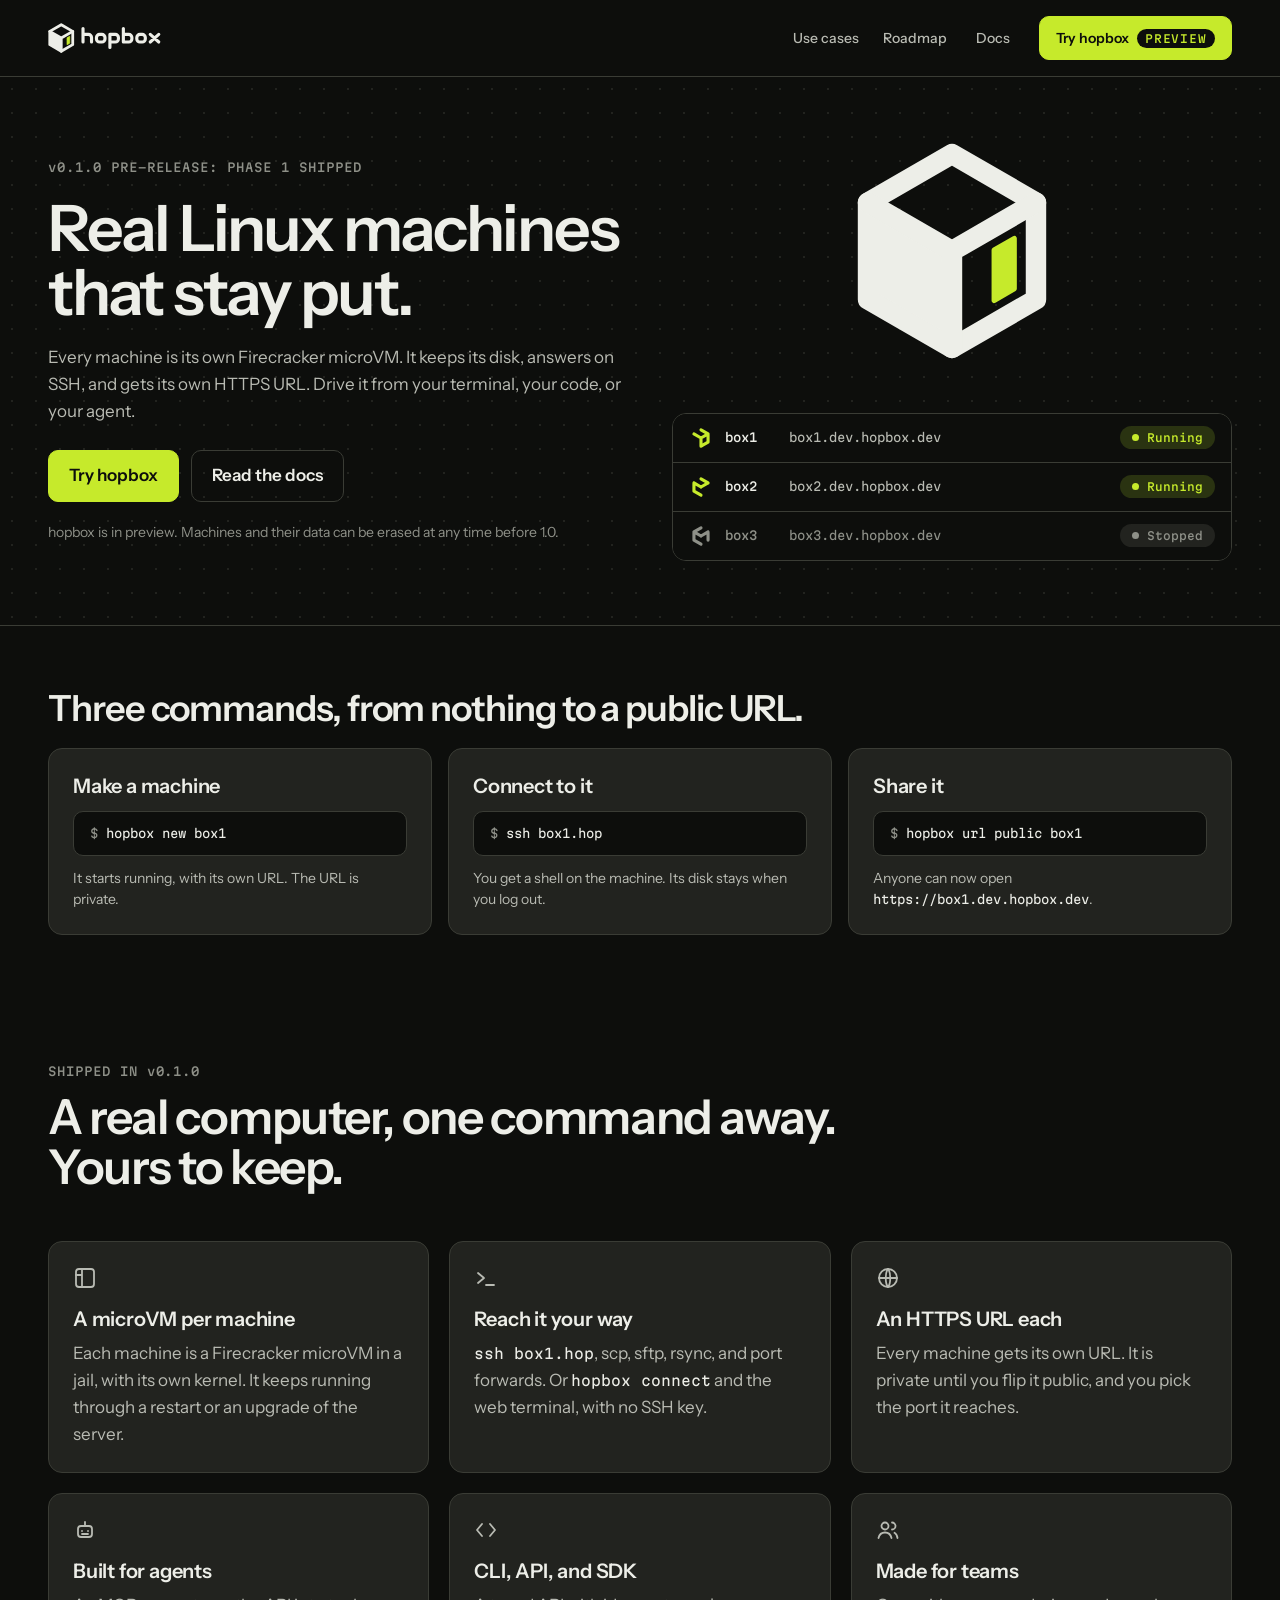
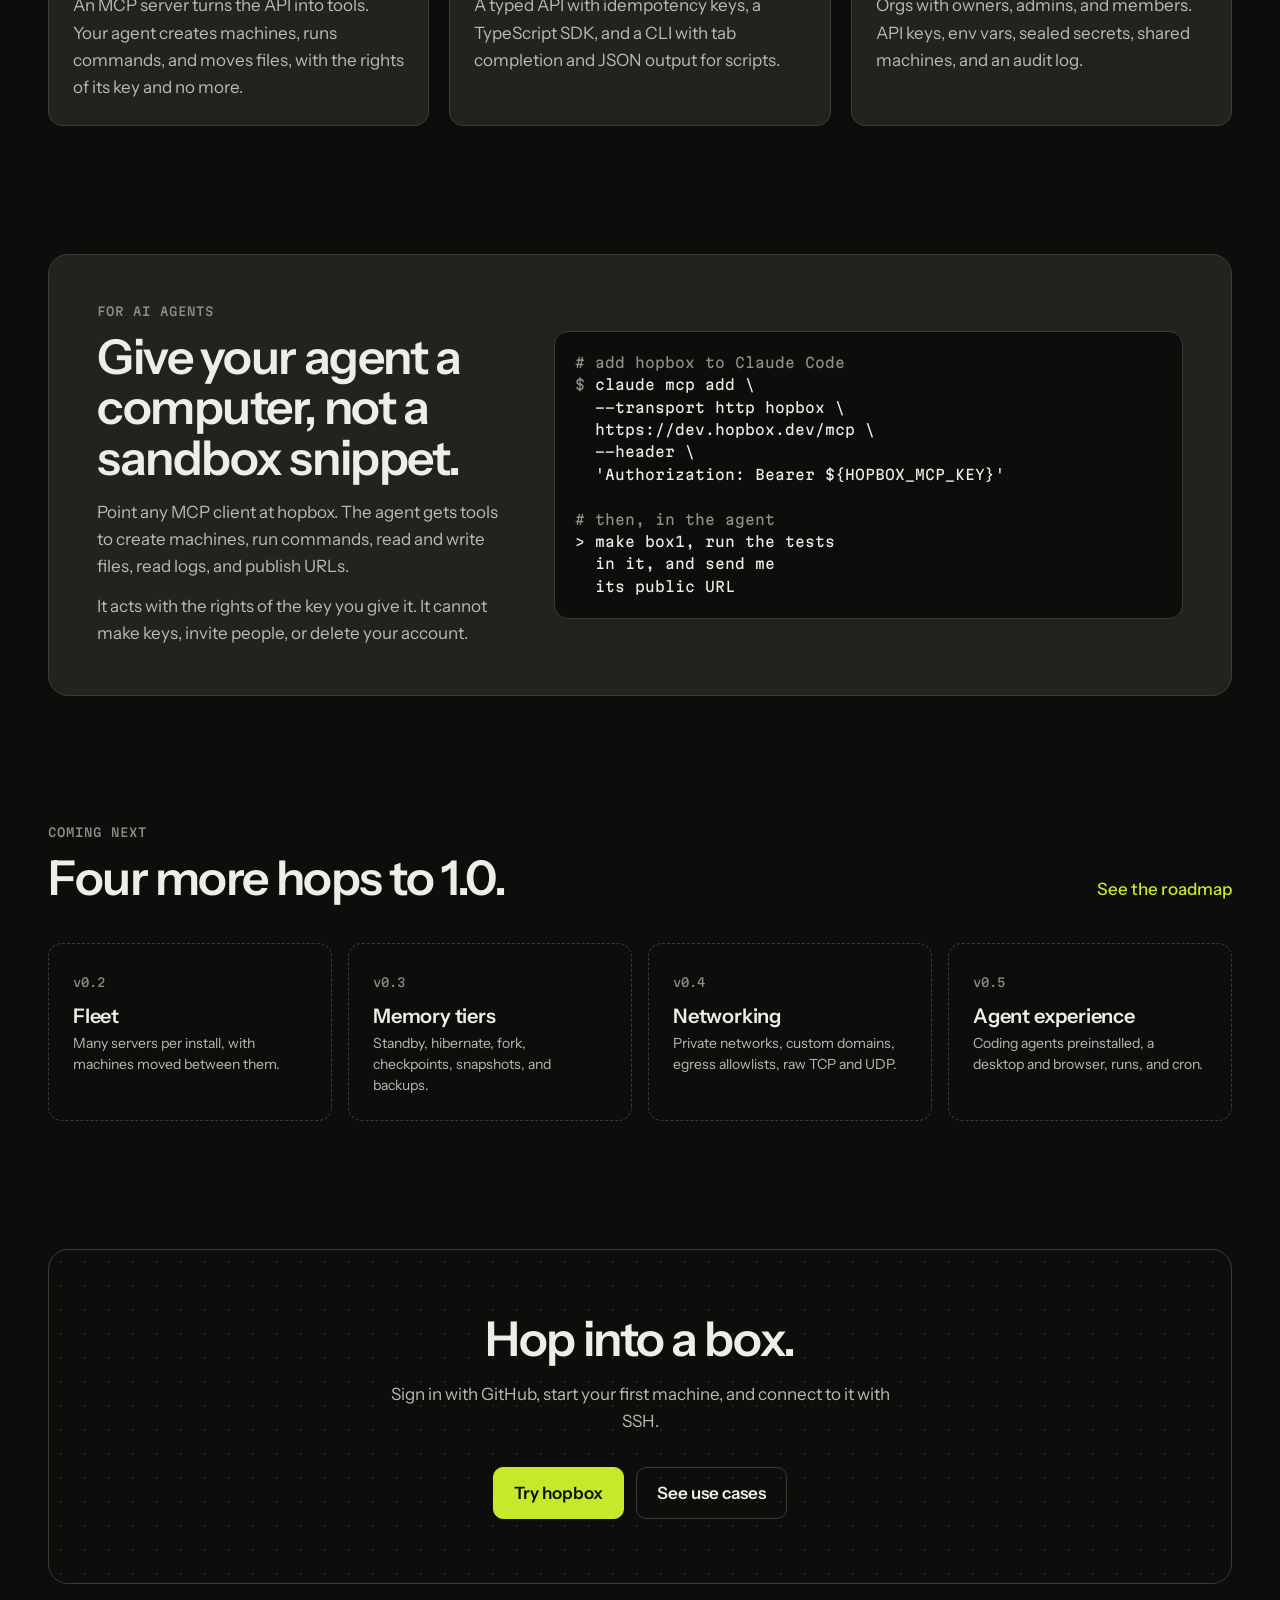
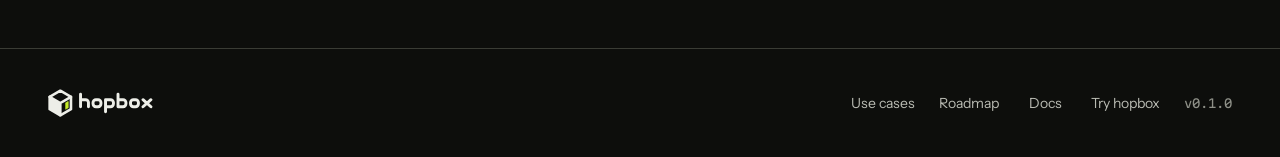
==== index.html @ 43503226 "fix: wrap the long header value instead of scrolling the block The quoted Authorization value cannot" ====
<!doctype html>
<html lang="en">
<head>
<meta charset="utf-8">
<meta name="viewport" content="width=device-width, initial-scale=1">
<title>hopbox · persistent, hardware-isolated Linux machines</title>
<meta name="description" content="Persistent, hardware-isolated Linux machines for developers and AI agents. Every machine is its own Firecracker microVM. It keeps its disk, answers on SSH, and gets its own HTTPS URL.">
<meta name="theme-color" content="#0D0E0C">
<link rel="canonical" href="https://hopbox.dev/">
<meta property="og:title" content="hopbox · persistent, hardware-isolated Linux machines">
<meta property="og:description" content="Persistent, hardware-isolated Linux machines for developers and AI agents. Every machine is its own Firecracker microVM. It keeps its disk, answers on SSH, and gets its own HTTPS URL.">
<meta property="og:type" content="website">
<meta property="og:url" content="https://hopbox.dev/">
<meta property="og:image" content="https://hopbox.dev/assets/brand/og-image.png">
<meta name="twitter:card" content="summary_large_image">
<link rel="icon" href="/assets/brand/favicon.svg" type="image/svg+xml">
<link rel="icon" href="/assets/brand/favicon-32.png" type="image/png" sizes="32x32">
<link rel="icon" href="/assets/brand/favicon-16.png" type="image/png" sizes="16x16">
<link rel="apple-touch-icon" href="/assets/brand/apple-touch-icon.png">
<link rel="preconnect" href="https://fonts.googleapis.com">
<link rel="preconnect" href="https://fonts.gstatic.com" crossorigin>
<link rel="stylesheet" href="https://fonts.googleapis.com/css2?family=Instrument+Sans:wght@400;500;600&amp;family=Martian+Mono:wght@400;500&amp;display=swap">
<link rel="stylesheet" href="/assets/brand/tokens.css">
<link rel="stylesheet" href="/assets/site.css">
</head>
<body>

<header class="site-header">
<nav class="nav" aria-label="Main">
<a class="brand" href="/" aria-label="Hopbox home"><img src="/assets/brand/hopbox-lockup.svg" alt="" width="113" height="30"></a>
<div class="nav-links">
<a class="nav-link" href="/use-cases/">Use cases</a>
<a class="nav-link" href="/roadmap/">Roadmap</a>
<a class="nav-link" href="https://docs.hopbox.dev">Docs</a>
</div>
<a class="btn btn-primary" href="https://dev.hopbox.dev">Try hopbox<span class="preview-tag">PREVIEW</span></a>
</nav>
</header>

<main>

<section class="hero dots">
<div class="hero-inner">
<div class="hero-copy">
<p class="eyebrow"><span class="version">v0.1.0</span> pre-release: phase 1 shipped</p>
<h1 class="hero-title display">Real Linux machines that stay put.</h1>
<p class="hero-lead">Every machine is its own Firecracker microVM. It keeps its disk, answers on SSH, and gets its own HTTPS URL. Drive it from your terminal, your code, or your agent.</p>
<div class="btn-row hero-actions">
<a class="btn btn-primary btn-lg" href="https://dev.hopbox.dev">Try hopbox</a>
<a class="btn btn-secondary btn-lg" href="https://docs.hopbox.dev">Read the docs</a>
</div>
<p class="hero-note">hopbox is in preview. Machines and their data can be erased at any time before 1.0.</p>
</div>

<div class="hero-fleet">
<svg class="hero-mark" xmlns="http://www.w3.org/2000/svg" viewBox="12 7 76 86" width="194" height="220" role="img" aria-label="Hopbox">
<polygon points="17.1,31 50,50 50,88 17.1,69" fill="#EDEEE8"/>
<g fill="none" stroke="#EDEEE8" stroke-width="8" stroke-linejoin="round" stroke-linecap="round">
<polygon points="50,12 82.9,31 82.9,69 50,88 17.1,69 17.1,31"/>
<path d="M17.1 31L50 50L82.9 31M50 50V88"/>
</g>
<polygon class="hb-blink" points="66.5,49.6 74.4,45.1 74.4,64.8 66.5,69.4" fill="#C6EA2B" stroke="#C6EA2B" stroke-width="2" stroke-linejoin="round"/>
</svg>
<ul class="machines" aria-label="Example machines">
<li class="machine machine-running">
<svg class="glyph" viewBox="0 0 100 100" width="24" height="24" aria-hidden="true"><path d="M50 16L79.4 33M79.4 33L79.4 67M79.4 67L50 84M79.4 33L50 50M50 84L50 50M20.6 33L50 50" fill="none" stroke="currentColor" stroke-width="13" stroke-linecap="round" stroke-linejoin="round"/></svg>
<span>box1</span>
<span class="machine-url">box1.dev.hopbox.dev</span>
<span class="badge badge-running">Running</span>
</li>
<li class="machine machine-running">
<svg class="glyph" viewBox="0 0 100 100" width="24" height="24" aria-hidden="true"><path d="M50 16L79.4 33M50 84L20.6 67M20.6 67L20.6 33M79.4 33L50 50M20.6 33L50 50" fill="none" stroke="currentColor" stroke-width="13" stroke-linecap="round" stroke-linejoin="round"/></svg>
<span>box2</span>
<span class="machine-url">box2.dev.hopbox.dev</span>
<span class="badge badge-running">Running</span>
</li>
<li class="machine machine-stopped">
<svg class="glyph" viewBox="0 0 100 100" width="24" height="24" aria-hidden="true"><path d="M79.4 33L79.4 67M50 84L20.6 67M20.6 67L20.6 33M20.6 33L50 16M79.4 33L50 50M20.6 33L50 50" fill="none" stroke="currentColor" stroke-width="13" stroke-linecap="round" stroke-linejoin="round"/></svg>
<span>box3</span>
<span class="machine-url">box3.dev.hopbox.dev</span>
<span class="badge badge-stopped">Stopped</span>
</li>
</ul>
</div>
</div>
</section>

<section class="section">
<h2 class="quickstart-title heading">Three commands, from nothing to a public URL.</h2>
<ol class="quickstart">
<li class="quickstart-card card">
<h3 class="title">Make a machine</h3>
<pre class="quickstart-command code-block"><span class="prompt">$ </span>hopbox new box1</pre>
<p class="quickstart-text">It starts running, with its own URL. The URL is private.</p>
</li>
<li class="quickstart-card card">
<h3 class="title">Connect to it</h3>
<pre class="quickstart-command code-block"><span class="prompt">$ </span>ssh box1.hop</pre>
<p class="quickstart-text">You get a shell on the machine. Its disk stays when you log out.</p>
</li>
<li class="quickstart-card card">
<h3 class="title">Share it</h3>
<pre class="quickstart-command code-block"><span class="prompt">$ </span>hopbox url public box1</pre>
<p class="quickstart-text">Anyone can now open <span class="quickstart-url">https://box1.dev.hopbox.dev</span>.</p>
</li>
</ol>
</section>

<section class="section">
<p class="eyebrow">SHIPPED IN <span class="version">v0.1.0</span></p>
<h2 class="features-title heading">A real computer, one command away. <br class="wide-only">Yours to keep.</h2>
<div class="feature-grid">

<article class="feature-card card">
<svg class="feature-icon" width="24" height="24" viewBox="0 0 24 24" fill="none" stroke="currentColor" stroke-width="1.8" stroke-linecap="round" stroke-linejoin="round" aria-hidden="true"><rect x="3" y="3" width="18" height="18" rx="3"></rect><path d="M9 3v18M3 9h6"></path></svg>
<h3 class="feature-title title">A microVM per machine</h3>
<p class="feature-text">Each machine is a Firecracker microVM in a jail, with its own kernel. It keeps running through a restart or an upgrade of the server.</p>
</article>

<article class="feature-card card">
<svg class="feature-icon" width="24" height="24" viewBox="0 0 24 24" fill="none" stroke="currentColor" stroke-width="1.8" stroke-linecap="round" stroke-linejoin="round" aria-hidden="true"><path d="M4 17l6-5-6-5M12 19h8"></path></svg>
<h3 class="feature-title title">Reach it your way</h3>
<p class="feature-text"><code class="inline-code">ssh box1.hop</code>, scp, sftp, rsync, and port forwards. Or <code class="inline-code">hopbox connect</code> and the web terminal, with no SSH key.</p>
</article>

<article class="feature-card card">
<svg class="feature-icon" width="24" height="24" viewBox="0 0 24 24" fill="none" stroke="currentColor" stroke-width="1.8" stroke-linecap="round" stroke-linejoin="round" aria-hidden="true"><circle cx="12" cy="12" r="9"></circle><path d="M3 12h18M12 3c3 3.5 3 14.5 0 18M12 3c-3 3.5-3 14.5 0 18"></path></svg>
<h3 class="feature-title title">An HTTPS URL each</h3>
<p class="feature-text">Every machine gets its own URL. It is private until you flip it public, and you pick the port it reaches.</p>
</article>

<article class="feature-card card">
<svg class="feature-icon" width="24" height="24" viewBox="0 0 24 24" fill="none" stroke="currentColor" stroke-width="1.8" stroke-linecap="round" stroke-linejoin="round" aria-hidden="true"><rect x="5" y="8" width="14" height="11" rx="3"></rect><path d="M12 8V4M9 13h.01M15 13h.01M9 16h6"></path></svg>
<h3 class="feature-title title">Built for agents</h3>
<p class="feature-text">An MCP server turns the API into tools. Your agent creates machines, runs commands, and moves files, with the rights of its key and no more.</p>
</article>

<article class="feature-card card">
<svg class="feature-icon" width="24" height="24" viewBox="0 0 24 24" fill="none" stroke="currentColor" stroke-width="1.8" stroke-linecap="round" stroke-linejoin="round" aria-hidden="true"><path d="M8 6l-5 6 5 6M16 6l5 6-5 6"></path></svg>
<h3 class="feature-title title">CLI, API, and SDK</h3>
<p class="feature-text">A typed API with idempotency keys, a TypeScript SDK, and a CLI with tab completion and JSON output for scripts.</p>
</article>

<article class="feature-card card">
<svg class="feature-icon" width="24" height="24" viewBox="0 0 24 24" fill="none" stroke="currentColor" stroke-width="1.8" stroke-linecap="round" stroke-linejoin="round" aria-hidden="true"><circle cx="9" cy="8" r="3.5"></circle><path d="M2.5 20c.8-3.6 3.4-5.5 6.5-5.5s5.7 1.9 6.5 5.5M16 4.5a3.5 3.5 0 010 7M18.5 14.8c1.6.8 2.6 2.6 3 5.2"></path></svg>
<h3 class="feature-title title">Made for teams</h3>
<p class="feature-text">Orgs with owners, admins, and members. API keys, env vars, sealed secrets, shared machines, and an audit log.</p>
</article>

</div>
</section>

<section class="section">
<div class="panel agents-panel">
<div class="agents-copy">
<p class="eyebrow">FOR AI AGENTS</p>
<h2 class="agents-title heading">Give your agent a computer, not a sandbox snippet.</h2>
<p class="agents-text">Point any MCP client at hopbox. The agent gets tools to create machines, run commands, read and write files, read logs, and publish URLs.</p>
<p class="agents-text">It acts with the rights of the key you give it. It cannot make keys, invite people, or delete your account.</p>
</div>
<pre class="code-panel code-block" role="group" tabindex="0" aria-label="Add hopbox to Claude Code"><code><span class="code-comment"># add hopbox to Claude Code</span>
<span class="prompt">$ </span>claude mcp add \
  --transport http hopbox \
  https://dev.hopbox.dev/mcp \
  --header \
<span class="code-wrap">  'Authorization: Bearer ${HOPBOX_MCP_KEY}'</span>

<span class="code-comment"># then, in the agent</span>
&gt; make box1, run the tests
  in it, and send me
  its public URL</code></pre>
</div>
</section>

<section class="section">
<div class="section-head">
<div>
<p class="eyebrow">COMING NEXT</p>
<h2 class="heading">Four more hops to 1.0.</h2>
</div>
<a class="more-link" href="/roadmap/">See the roadmap</a>
</div>
<div class="teaser-grid">
<a class="teaser-card card card-planned" href="/roadmap/">
<span class="teaser-version">v0.2</span>
<span class="teaser-title title">Fleet</span>
<span class="teaser-text">Many servers per install, with machines moved between them.</span>
</a>
<a class="teaser-card card card-planned" href="/roadmap/">
<span class="teaser-version">v0.3</span>
<span class="teaser-title title">Memory tiers</span>
<span class="teaser-text">Standby, hibernate, fork, checkpoints, snapshots, and backups.</span>
</a>
<a class="teaser-card card card-planned" href="/roadmap/">
<span class="teaser-version">v0.4</span>
<span class="teaser-title title">Networking</span>
<span class="teaser-text">Private networks, custom domains, egress allowlists, raw TCP and UDP.</span>
</a>
<a class="teaser-card card card-planned" href="/roadmap/">
<span class="teaser-version">v0.5</span>
<span class="teaser-title title">Agent experience</span>
<span class="teaser-text">Coding agents preinstalled, a desktop and browser, runs, and cron.</span>
</a>
</div>
</section>

<section class="section">
<div class="cta-panel dots">
<h2 class="cta-title heading">Hop into a box.</h2>
<p class="cta-text">Sign in with GitHub, start your first machine, and connect to it with SSH.</p>
<div class="btn-row cta-actions">
<a class="btn btn-primary btn-lg" href="https://dev.hopbox.dev">Try hopbox</a>
<a class="btn btn-secondary btn-lg" href="/use-cases/">See use cases</a>
</div>
</div>
</section>

</main>

<footer class="site-footer">
<div class="footer-inner">
<img class="footer-brand" src="/assets/brand/hopbox-lockup.svg" alt="Hopbox" width="105" height="28">
<a class="footer-link" href="/use-cases/">Use cases</a>
<a class="footer-link" href="/roadmap/">Roadmap</a>
<a class="footer-link" href="https://docs.hopbox.dev">Docs</a>
<a class="footer-link" href="https://dev.hopbox.dev">Try hopbox</a>
<span class="footer-version">v0.1.0</span>
</div>
</footer>

</body>
</html>
---- assets/brand/tokens.css ----
/* Hopbox design tokens — v2.0 (November 2026)
 * Dark is the default theme. Add data-theme="light" on <html> (or any
 * container) for light surfaces. Raw palette values are --hb-*; build UI from
 * the semantic --color-* tokens so both themes work.
 *
 * Fonts (Google Fonts):
 * <link rel="stylesheet" href="https://fonts.googleapis.com/css2?family=Instrument+Sans:wght@400;500;600&family=Martian+Mono:wght@400;500&display=swap">
 */

:root {
  /* Palette — "Lichen on basalt" */
  --hb-basalt: #0D0E0C;   /* ground */
  --hb-slag: #22231F;     /* surfaces, panels */
  --hb-ash: #3A3C35;      /* lines, borders on dark */
  --hb-stone: #5C5E57;    /* muted text on light */
  --hb-summit: #8E9088;   /* muted text on dark */
  --hb-mist: #B9BBB3;     /* secondary text on dark */
  --hb-alpine: #EDEEE8;   /* text on dark, light ground */
  --hb-paper: #FAFAF7;    /* raised surface on light */
  --hb-rule: #D6D8CF;     /* lines, borders on light */
  --hb-lichen: #C6EA2B;   /* the one accent — dark grounds only */
  --hb-lichen-tint: #2A3311; /* lichen badge background on dark */
  --hb-ember: #FF6B2C;    /* signal only: warnings, live/error states */

  /* Semantic — dark (default) */
  --color-bg: var(--hb-basalt);
  --color-surface: var(--hb-slag);
  --color-surface-sunken: #161714;
  --color-border: var(--hb-ash);
  --color-text: var(--hb-alpine);
  --color-text-secondary: var(--hb-mist);
  --color-text-muted: var(--hb-summit);
  --color-accent: var(--hb-lichen);          /* accent fills, cursor, focus */
  --color-on-accent: var(--hb-basalt);       /* text/icons on accent fills */
  --color-accent-text: var(--hb-lichen);     /* accent-coloured text (14:1 on basalt) */
  --color-accent-subtle: var(--hb-lichen-tint);
  --color-signal: var(--hb-ember);
  --color-focus: var(--hb-lichen);

  /* Type */
  --font-sans: "Instrument Sans", ui-sans-serif, system-ui, sans-serif;
  --font-mono: "Martian Mono", ui-monospace, SFMono-Regular, Menlo, monospace;
  --text-display: 600 72px/1.0 var(--font-sans);    /* letter-spacing: -0.035em */
  --text-heading: 600 48px/1.05 var(--font-sans);   /* letter-spacing: -0.03em */
  --text-title: 600 20px/1.3 var(--font-sans);      /* letter-spacing: -0.01em */
  --text-body: 400 17px/1.6 var(--font-sans);
  --text-small: 400 14px/1.5 var(--font-sans);
  --text-label: 500 12px/1.4 var(--font-mono);      /* uppercase, letter-spacing: 0.08em */
  --text-code: 400 14px/1.6 var(--font-mono);
  --tracking-display: -0.035em;
  --tracking-heading: -0.03em;
  --tracking-label: 0.08em;

  /* Shape & space */
  --radius-sm: 10px;   /* buttons, inputs, chips */
  --radius-md: 14px;   /* cards */
  --radius-lg: 20px;   /* panels */
  --radius-pill: 999px;
  --space-1: 4px;  --space-2: 8px;  --space-3: 12px; --space-4: 16px;
  --space-5: 20px; --space-6: 24px; --space-8: 32px; --space-10: 40px;
  --space-12: 48px; --space-16: 64px;
  --tap-min: 44px;

  /* Motion */
  --blink-duration: 1.1s;
}

[data-theme="light"] {
  --color-bg: var(--hb-alpine);
  --color-surface: var(--hb-paper);
  --color-surface-sunken: #E4E5DE;
  --color-border: var(--hb-rule);
  --color-text: var(--hb-basalt);
  --color-text-secondary: #2E302A;
  --color-text-muted: var(--hb-stone);
  /* Lichen fails contrast on light (1.2:1). On light, the accent is Basalt;
     Lichen may only appear as a fill with Basalt content on top. */
  --color-accent: var(--hb-basalt);
  --color-on-accent: var(--hb-alpine);
  --color-accent-text: var(--hb-basalt);
  --color-accent-subtle: #E9F6B3;
  --color-signal: #B33A09; /* darker ember: 5.1:1 on Alpine */
  --color-focus: var(--hb-basalt);
}

/* The blinking cursor — apply to the cursor polygon of the mark, or a █ in terminal UI. */
@keyframes hb-blink { 0%, 55% { opacity: 1; } 56%, 100% { opacity: 0; } }
.hb-blink { animation: hb-blink var(--blink-duration) infinite; }
@media (prefers-reduced-motion: reduce) { .hb-blink { animation: none; } }
---- assets/site.css ----
:root {
  color-scheme: dark;
  --page-max: 1280px;
  --page-gutter: var(--space-12);
  --text-code-compact: 400 12px/1.6 var(--font-mono);
}

*,
*::before,
*::after {
  box-sizing: border-box;
}

body {
  margin: 0;
  background: var(--color-bg);
  color: var(--color-text);
  font: var(--text-body);
}

h1,
h2,
h3,
p,
ol,
ul,
pre {
  margin: 0;
}

img,
svg {
  display: block;
}

a {
  color: var(--color-accent-text);
  text-decoration: none;
}

a:where(:hover) {
  text-decoration: underline;
  text-underline-offset: 3px;
}

:focus-visible {
  outline: 2px solid var(--color-focus);
  outline-offset: 2px;
}

.display {
  font: var(--text-display);
  font-size: clamp(40px, 5.6vw, 72px);
  letter-spacing: var(--tracking-display);
}

.heading {
  font: var(--text-heading);
  font-size: clamp(32px, 4vw, 48px);
  letter-spacing: var(--tracking-heading);
}

.title {
  font: var(--text-title);
  letter-spacing: -0.01em;
}

.eyebrow {
  margin-bottom: var(--space-3);
  font: var(--text-label);
  letter-spacing: var(--tracking-label);
  text-transform: uppercase;
  color: var(--color-text-muted);
}

.version {
  text-transform: none;
}

.dots {
  background-image: radial-gradient(var(--color-surface) 1px, transparent 1px);
  background-size: 24px 24px;
}

.section {
  max-width: var(--page-max);
  margin: 0 auto;
  padding: var(--space-16) var(--page-gutter);
}

.panel {
  padding: var(--space-12);
  border-radius: var(--radius-lg);
  border: 1px solid var(--color-border);
  background: var(--color-surface);
}

.card {
  border-radius: var(--radius-md);
  border: 1px solid var(--color-border);
  background: var(--color-surface);
}

.card-planned {
  border-style: dashed;
  background: transparent;
}

.site-header {
  border-bottom: 1px solid var(--color-border);
}

.nav {
  max-width: var(--page-max);
  margin: 0 auto;
  padding: var(--space-4) var(--page-gutter);
  display: flex;
  flex-wrap: wrap;
  align-items: center;
  gap: var(--space-2) var(--space-6);
}

.brand {
  display: inline-flex;
  align-items: center;
  min-height: var(--tap-min);
  margin-right: auto;
}

.nav-links {
  display: flex;
  align-items: center;
  gap: var(--space-6);
}

.nav-link {
  display: inline-flex;
  align-items: center;
  justify-content: center;
  min-width: var(--tap-min);
  min-height: var(--tap-min);
  font: var(--text-small);
  font-weight: 500;
  color: var(--color-text-secondary);
}

.nav-link:hover,
.nav-link[aria-current="page"] {
  color: var(--color-text);
}

.btn {
  display: inline-flex;
  align-items: center;
  justify-content: center;
  gap: var(--space-2);
  min-height: var(--tap-min);
  padding: 0 var(--space-4);
  border-radius: var(--radius-sm);
  border: 1px solid var(--color-border);
  font: 600 14px/1 var(--font-sans);
  white-space: nowrap;
}

.btn:hover {
  text-decoration: none;
}

.btn-lg {
  min-height: 52px;
  padding: 0 var(--space-5);
  font-size: 17px;
}

.btn-primary {
  border-color: var(--color-accent);
  background: var(--color-accent);
  color: var(--color-on-accent);
}

.btn-primary:hover {
  border-color: var(--color-text);
  background: var(--color-text);
}

.btn-secondary {
  background: transparent;
  color: var(--color-text);
}

.btn-secondary:hover {
  border-color: var(--color-text-muted);
}

.btn-row {
  display: flex;
  flex-wrap: wrap;
  gap: var(--space-3);
}

.preview-tag {
  padding: var(--space-1) var(--space-2);
  border-radius: var(--radius-sm);
  background: var(--color-bg);
  font: 500 11px/1 var(--font-mono);
  letter-spacing: var(--tracking-label);
  color: var(--color-accent);
}

.badge {
  display: inline-flex;
  align-items: center;
  align-self: flex-start;
  gap: var(--space-2);
  padding: var(--space-1) var(--space-3);
  border-radius: var(--radius-pill);
  font: 500 12px/1.4 var(--font-mono);
  white-space: nowrap;
}

.badge-running::before,
.badge-stopped::before {
  content: "";
  flex: none;
  width: 7px;
  height: 7px;
  border-radius: 50%;
  background: currentColor;
}

.badge-running {
  background: var(--color-accent-subtle);
  color: var(--color-accent-text);
}

.badge-stopped {
  background: var(--color-surface);
  color: var(--color-text-muted);
}

.badge-shipped {
  background: var(--color-accent-subtle);
  color: var(--color-accent-text);
}

.badge-planned {
  border: 1px dashed var(--color-border);
  color: var(--color-text-secondary);
}

.badge-final {
  border: 1px solid var(--color-border);
  color: var(--color-text);
}

.code-block {
  border-radius: var(--radius-md);
  border: 1px solid var(--color-border);
  background: var(--color-bg);
  font: var(--text-code);
  color: var(--color-text);
  white-space: pre;
  overflow-x: auto;
}

.code-block code {
  font: inherit;
}

.code-comment {
  color: var(--color-text-muted);
}

/* A quoted value cannot split with a backslash, so it wraps visually with a hanging indent. */
.code-wrap {
  display: inline-block;
  padding-left: 4ch;
  text-indent: -4ch;
  white-space: pre-wrap;
}

/* The prompt stays out of a selection, so a copied command runs as it is. */
.prompt {
  color: var(--color-text-muted);
  -webkit-user-select: none;
  user-select: none;
}

.site-footer {
  border-top: 1px solid var(--color-border);
}

.footer-inner {
  max-width: var(--page-max);
  margin: 0 auto;
  padding: var(--space-8) var(--page-gutter);
  display: flex;
  flex-wrap: wrap;
  gap: var(--space-4) var(--space-6);
  align-items: center;
}

.footer-brand {
  margin-right: auto;
}

.footer-link {
  display: inline-flex;
  align-items: center;
  justify-content: center;
  min-width: var(--tap-min);
  min-height: var(--tap-min);
  font: var(--text-small);
  color: var(--color-text-secondary);
}

.footer-link:hover {
  color: var(--color-text);
}

.footer-version {
  font: var(--text-code-compact);
  color: var(--color-text-muted);
}

.features-title {
  margin-bottom: var(--space-12);
  text-wrap: balance;
}

.feature-grid {
  display: grid;
  grid-template-columns: repeat(auto-fit, minmax(min(300px, 100%), 1fr));
  gap: var(--space-5);
}

.feature-card {
  padding: var(--space-6);
}

.feature-icon {
  color: var(--color-text-secondary);
}

.feature-title {
  margin: var(--space-4) 0 var(--space-2);
}

.feature-text {
  color: var(--color-text-secondary);
}

.inline-code {
  font: var(--text-code);
  color: var(--color-text);
}

.agents-panel {
  display: flex;
  flex-wrap: wrap;
  gap: var(--space-12);
  align-items: center;
}

.agents-copy {
  flex: 1 1 380px;
  min-width: 0;
}

.agents-title {
  margin-bottom: var(--space-4);
}

.agents-text {
  margin-bottom: var(--space-3);
  color: var(--color-text-secondary);
}

.agents-text:last-child {
  margin-bottom: 0;
}

.code-panel {
  flex: 1 1 600px;
  min-width: 0;
  padding: var(--space-5);
}

.section-head {
  display: flex;
  flex-wrap: wrap;
  justify-content: space-between;
  align-items: flex-end;
  gap: var(--space-5);
  margin-bottom: var(--space-10);
}

.more-link {
  display: inline-flex;
  align-items: flex-end;
  min-height: var(--tap-min);
  font-weight: 500;
}

.teaser-grid {
  display: grid;
  grid-template-columns: repeat(auto-fit, minmax(min(240px, 100%), 1fr));
  gap: var(--space-4);
}

.teaser-card {
  display: block;
  padding: var(--space-6);
  color: var(--color-text);
}

.teaser-card:hover {
  border-color: var(--color-text-muted);
  text-decoration: none;
}

.teaser-version {
  font: var(--text-code-compact);
  color: var(--color-text-muted);
}

.teaser-title {
  display: block;
  margin: var(--space-2) 0 var(--space-1);
}

.teaser-text {
  display: block;
  font: var(--text-small);
  color: var(--color-text-secondary);
}

.cta-panel {
  padding: var(--space-16) var(--space-8);
  border-radius: var(--radius-lg);
  border: 1px solid var(--color-border);
  text-align: center;
}

.cta-title {
  margin-bottom: var(--space-4);
}

.cta-text {
  max-width: 32rem;
  margin: 0 auto var(--space-8);
  color: var(--color-text-secondary);
}

.cta-actions {
  justify-content: center;
}

.page-hero {
  border-bottom: 1px solid var(--color-border);
}

.page-hero-inner {
  max-width: var(--page-max);
  margin: 0 auto;
  padding: var(--space-16) var(--page-gutter);
}

.page-hero-inner .eyebrow {
  margin-bottom: var(--space-4);
}

.page-title {
  max-width: 54rem;
}

.roadmap-lead {
  max-width: 40rem;
  margin-top: var(--space-5);
  color: var(--color-text-secondary);
}

.case-grid {
  display: grid;
  grid-template-columns: repeat(auto-fit, minmax(min(340px, 100%), 1fr));
  gap: var(--space-5);
}

.case-card {
  display: flex;
  flex-direction: column;
  gap: var(--space-3);
  padding: var(--space-6);
}

.case-text {
  color: var(--color-text-secondary);
}

.case-code {
  margin-top: auto;
  padding: var(--space-3) var(--space-4);
  border-radius: var(--radius-sm);
  font: var(--text-code-compact);
}

.pr-tag {
  margin-bottom: var(--space-4);
}

.pr-title {
  max-width: 40rem;
  margin-bottom: var(--space-4);
}

.pr-text {
  max-width: 42rem;
  margin-bottom: var(--space-10);
  color: var(--color-text-secondary);
}

.steps {
  padding: 0;
  list-style: none;
  display: grid;
  grid-template-columns: repeat(auto-fit, minmax(min(300px, 100%), 1fr));
  gap: var(--space-4);
}

.step {
  padding: var(--space-5);
  border-radius: var(--radius-md);
  border: 1px solid var(--color-border);
  background: var(--color-bg);
}

.step-number {
  display: block;
  margin-bottom: var(--space-2);
  font: var(--text-label);
  letter-spacing: var(--tracking-label);
  color: var(--color-text-muted);
}

.progress {
  margin-top: var(--space-10);
}

.progress-track {
  height: 8px;
  border-radius: var(--radius-pill);
  background: var(--color-border);
  overflow: hidden;
}

.progress-fill {
  width: 20%;
  height: 100%;
  background: var(--color-accent);
}

.progress-labels {
  display: flex;
  justify-content: space-between;
  gap: var(--space-2);
  margin-top: var(--space-3);
  font: var(--text-code-compact);
  color: var(--color-text-muted);
}

.progress-current {
  color: var(--color-text);
}

.phases {
  padding: 0;
  list-style: none;
  display: flex;
  flex-direction: column;
  gap: var(--space-5);
}

.phase {
  display: flex;
  flex-wrap: wrap;
  gap: var(--space-6) var(--space-10);
  padding: var(--space-8);
  border-radius: var(--radius-lg);
  border: 1px solid var(--color-border);
}

.phase-shipped {
  background: var(--color-surface);
}

.phase-planned {
  border-style: dashed;
}

.phase-final {
  align-items: center;
  background: var(--color-surface-sunken);
}

.phase-head {
  flex: 0 1 240px;
}

.phase-title {
  margin-top: var(--space-3);
}

.phase-items,
.phase-note {
  flex: 999 1 420px;
  min-width: 0;
  color: var(--color-text-secondary);
}

.phase-items {
  padding: 0;
  list-style: none;
  display: grid;
  grid-template-columns: repeat(auto-fit, minmax(min(240px, 100%), 1fr));
  gap: var(--space-2) var(--space-6);
}

@media (max-width: 719px) {
  :root {
    --page-gutter: var(--space-6);
  }

  .nav-links {
    order: 1;
    flex-basis: 100%;
  }

  .wide-only {
    display: none;
  }

  .panel,
  .phase {
    padding: var(--space-6);
  }

  .section {
    padding-top: var(--space-12);
    padding-bottom: var(--space-12);
  }

  .page-hero-inner {
    padding-top: var(--space-12);
    padding-bottom: var(--space-12);
  }

  .agents-copy,
  .code-panel {
    flex-basis: 100%;
  }

  .agents-panel,
  .case-card {
    padding: var(--space-4);
  }

  .code-panel,
  .case-code {
    padding: var(--space-3);
  }

  .code-block {
    font: var(--text-code-compact);
  }

  .cta-panel {
    padding: var(--space-12) var(--space-6);
  }
}

.hero {
  border-bottom: 1px solid var(--color-border);
}

.hero-inner {
  max-width: var(--page-max);
  margin: 0 auto;
  padding: var(--space-16) var(--page-gutter);
  display: flex;
  flex-direction: column;
  gap: var(--space-12);
}

.hero-copy {
  display: flex;
  flex-direction: column;
  gap: var(--space-5);
  min-width: 0;
}

.hero-copy .eyebrow {
  margin-bottom: 0;
}

.hero-title {
  font-size: clamp(44px, 11vw, 64px);
}

.hero-lead {
  max-width: 40rem;
  color: var(--color-text-secondary);
}

.hero-actions {
  margin-top: var(--space-1);
}

.hero-note {
  font: var(--text-small);
  color: var(--color-text-muted);
}

/* 52 px is the kit's clear space, the cursor height, for a 220 px mark. */
.hero-fleet {
  display: flex;
  flex-direction: column;
  align-items: center;
  gap: 52px;
  min-width: 0;
}

.hero-mark {
  flex: none;
  width: auto;
  height: 220px;
}

.machines {
  width: 100%;
  min-width: 0;
  padding: 0;
  list-style: none;
  border-radius: var(--radius-md);
  border: 1px solid var(--color-border);
  overflow: hidden;
}

.machine {
  display: grid;
  grid-template-columns: 24px 52px 1fr auto;
  align-items: center;
  gap: var(--space-3);
  padding: var(--space-3) var(--space-4);
  background: var(--color-bg);
  font: 500 12px/1.3 var(--font-mono);
}

.machine + .machine {
  border-top: 1px solid var(--color-border);
}

.machine .badge {
  font-size: 11px;
}

.machine-url {
  min-width: 0;
  white-space: nowrap;
  font-weight: 400;
  color: var(--color-text-secondary);
}

.machine-running .glyph {
  color: var(--color-accent);
}

.machine-stopped .glyph,
.machine-stopped,
.machine-stopped .machine-url {
  color: var(--color-text-muted);
}

.quickstart-title {
  margin-bottom: var(--space-5);
  font-size: clamp(28px, 3vw, 36px);
}

.quickstart {
  padding: 0;
  list-style: none;
  display: grid;
  gap: var(--space-4);
}

.quickstart-card {
  display: flex;
  flex-direction: column;
  gap: var(--space-3);
  min-width: 0;
  padding: var(--space-6);
}

/* These commands wrap at a space on very narrow screens, so that they never scroll. */
.quickstart-command {
  padding: var(--space-3) var(--space-4);
  border-radius: var(--radius-sm);
  font: var(--text-code-compact);
  white-space: pre-wrap;
  overflow-x: visible;
}

.quickstart-text {
  font: var(--text-small);
  color: var(--color-text-secondary);
  overflow-wrap: anywhere;
}

.quickstart-url {
  font: var(--text-code-compact);
  color: var(--color-text);
}

@media (min-width: 1024px) {
  .quickstart {
    grid-template-columns: repeat(3, minmax(0, 1fr));
  }
}

@media (min-width: 1100px) {
  .hero-inner {
    display: grid;
    grid-template-columns: minmax(0, 1fr) clamp(480px, 43.75vw, 560px);
    align-items: center;
  }

  .hero-title {
    font-size: clamp(56px, 5vw, 64px);
  }
}

@media (max-width: 719px) {
  .hero-inner {
    padding-top: var(--space-12);
    padding-bottom: var(--space-12);
  }

  .hero-fleet {
    gap: var(--space-8);
  }

  .quickstart-card {
    padding: var(--space-4);
  }

  .hero-mark {
    height: 112px;
  }

  .machine {
    grid-template-columns: 24px minmax(0, 1fr) auto;
    row-gap: var(--space-1);
  }

  .machine .glyph {
    grid-row: 1 / span 2;
  }

  .machine .badge {
    grid-column: 3;
    grid-row: 1 / span 2;
    align-self: center;
  }
}

/* The longest line needs 252 px, so below 360 px the block fills the panel width. */
@media (max-width: 359px) {
  .code-panel {
    margin-inline: calc(var(--space-4) * -1);
    padding-inline: var(--space-2);
    border-inline: none;
    border-radius: 0;
  }
}

@media (max-width: 389px) {
  .machine .badge {
    grid-row: 1;
  }

  .machine-url {
    grid-column: 2 / span 2;
  }
}

.page-notfound {
  min-height: 100vh;
  display: flex;
  flex-direction: column;
}

.notfound {
  flex: 1;
  padding: var(--space-12) var(--page-gutter);
  display: flex;
  align-items: center;
  justify-content: center;
}

.notfound-inner {
  width: 100%;
  max-width: 640px;
}

.notfound-machine {
  display: flex;
  flex-wrap: wrap;
  align-items: center;
  gap: var(--space-3) var(--space-4);
  margin-bottom: var(--space-8);
  font: 500 14px/1.3 var(--font-mono);
  color: var(--color-text-muted);
}

.notfound-machine .badge {
  align-self: center;
}

.notfound-title {
  margin-bottom: var(--space-4);
}

.notfound-text {
  max-width: 30rem;
  margin-bottom: var(--space-8);
  color: var(--color-text-secondary);
}
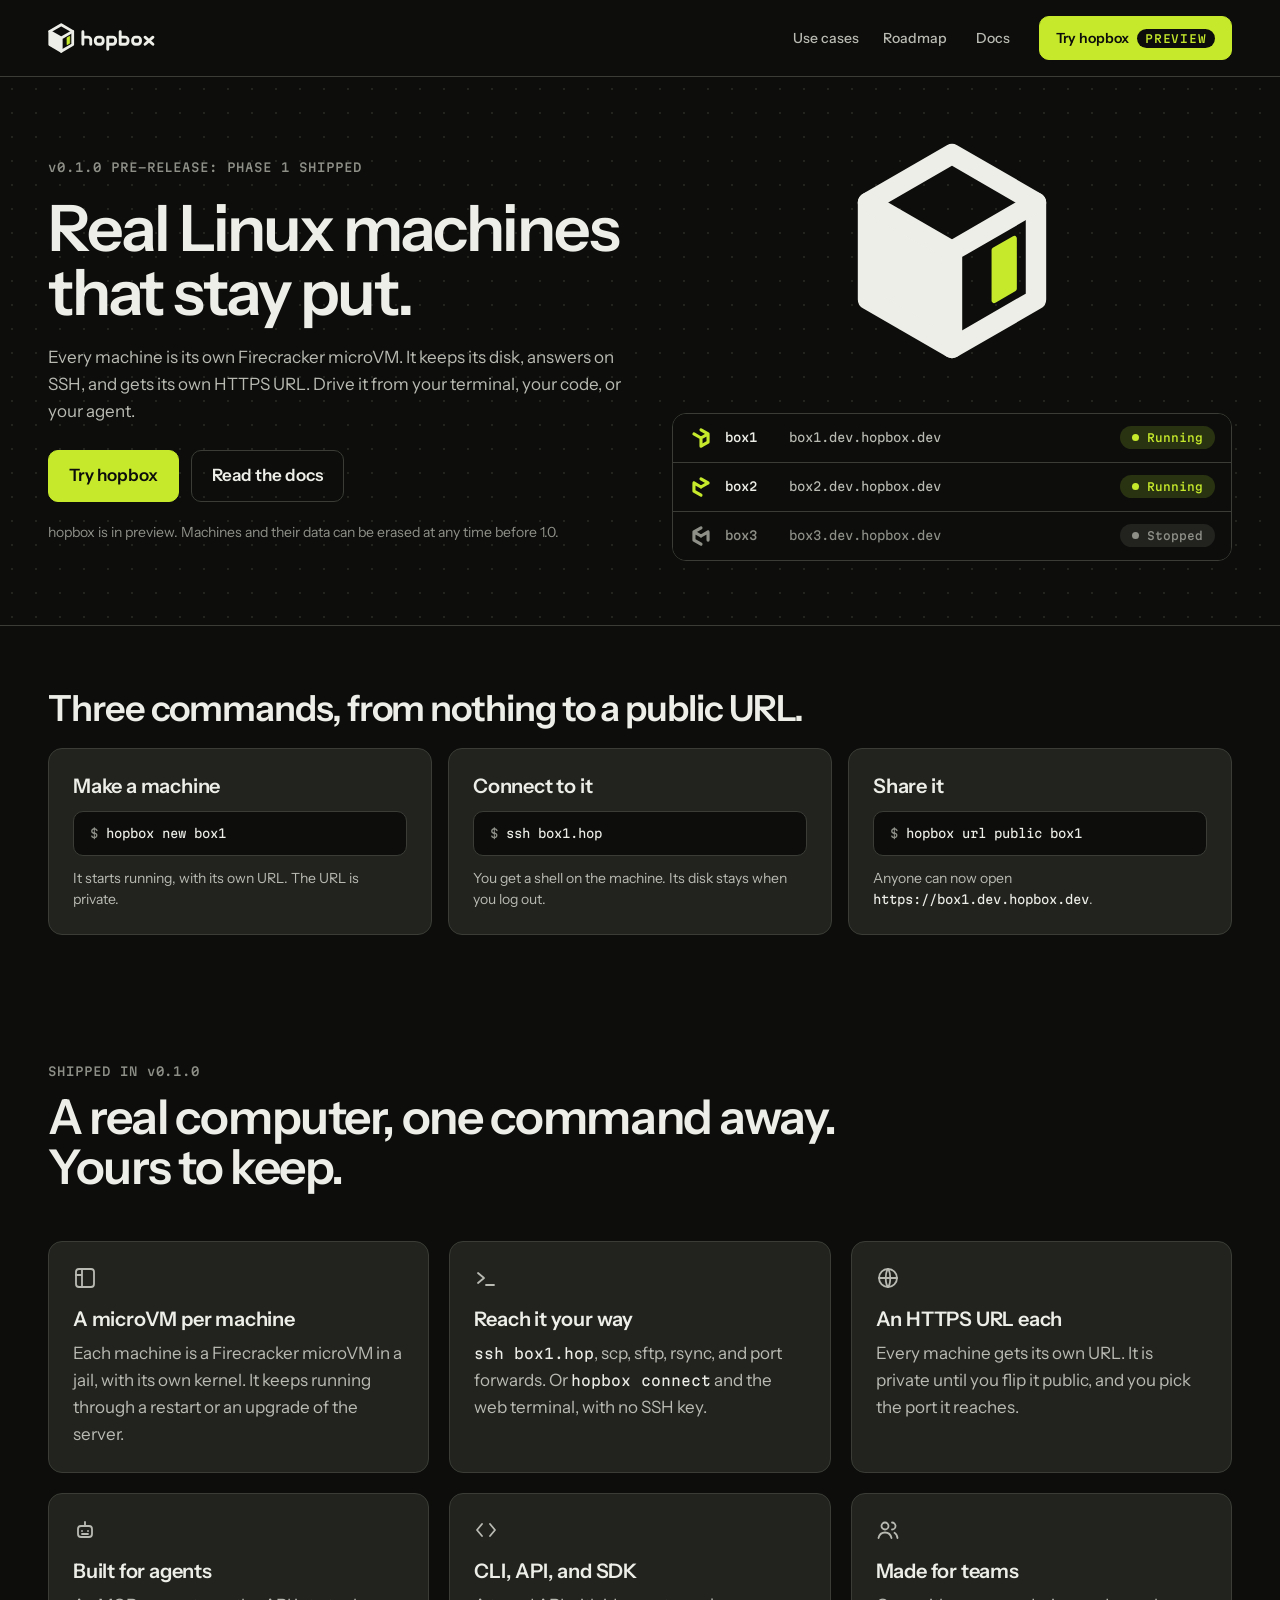
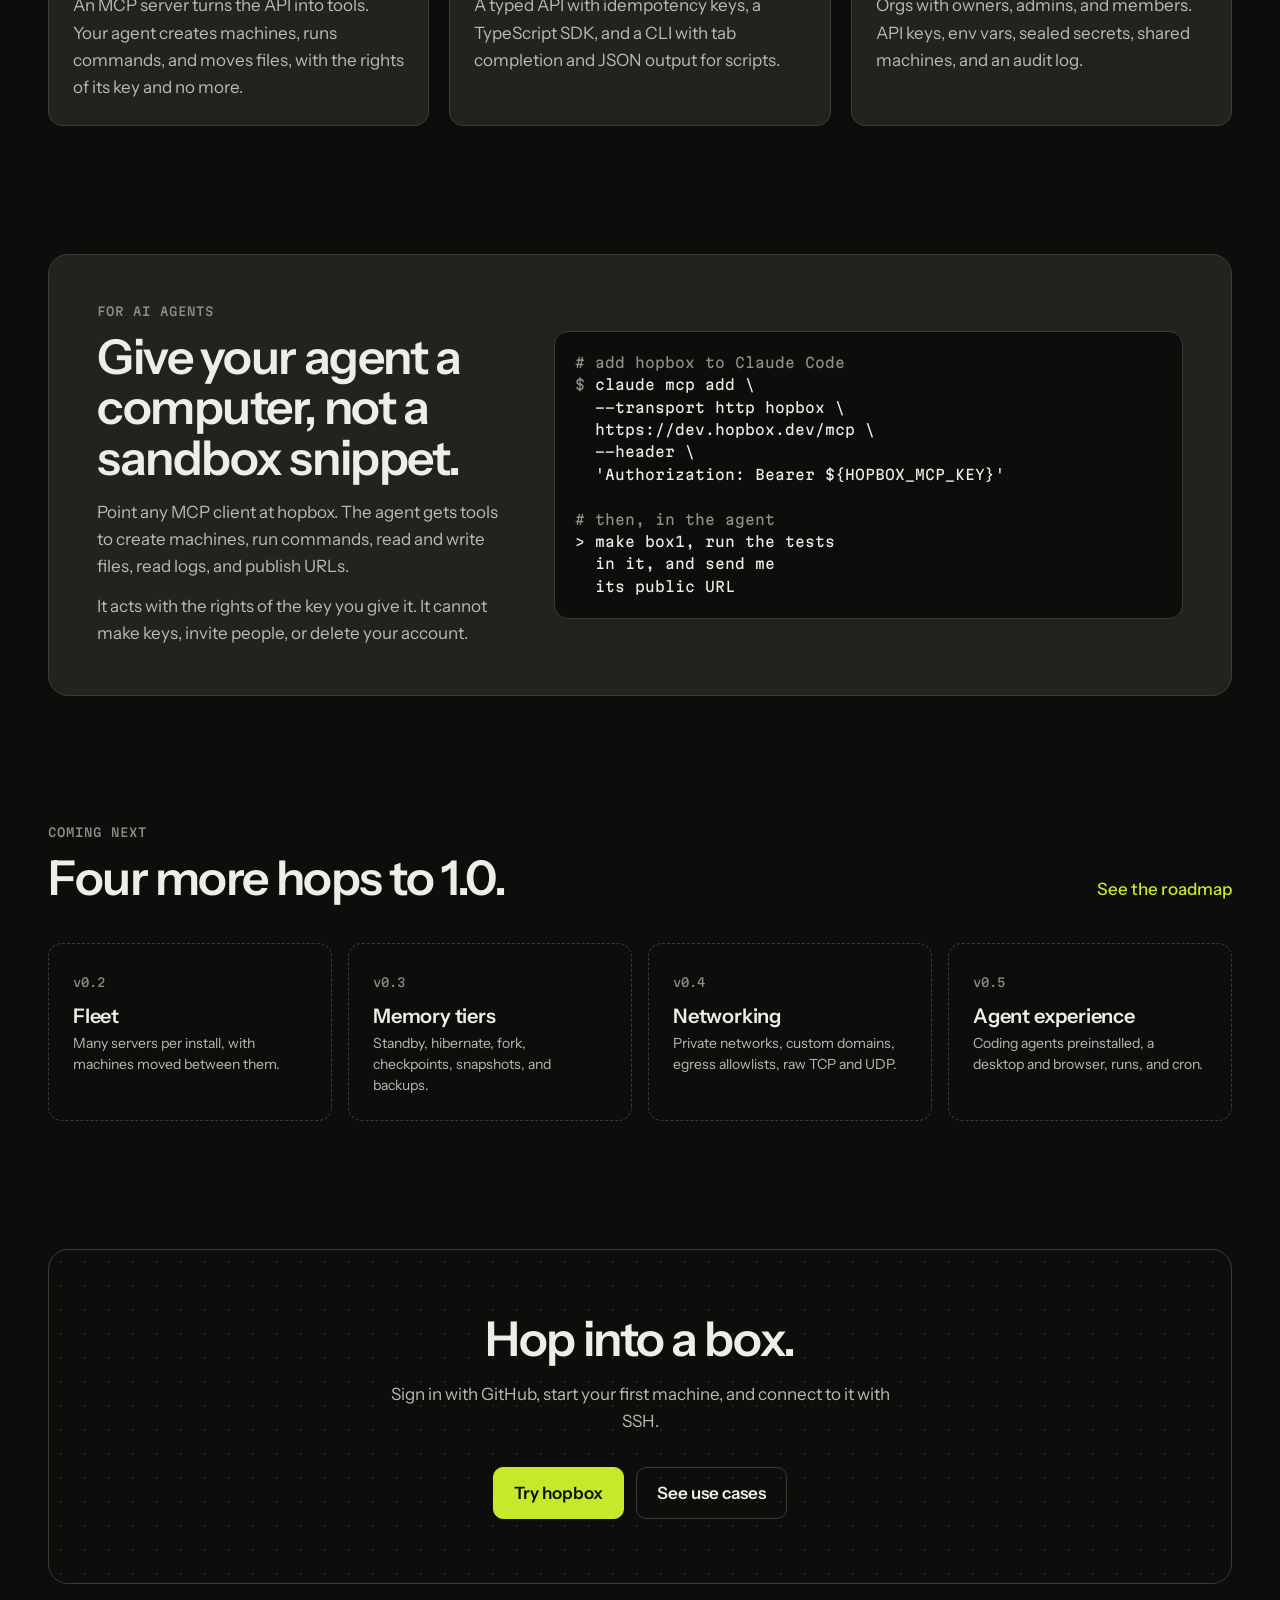
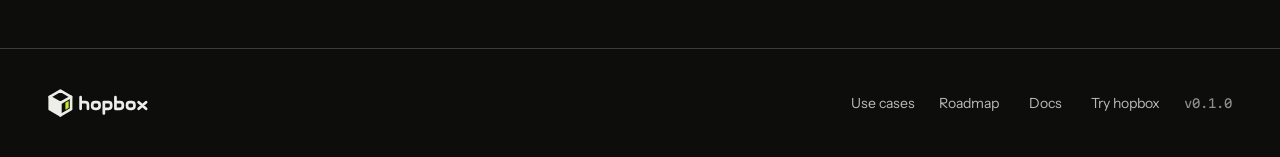
==== commit 26bb5b17: "feat: use the new lockup and Open Graph image from the kit The kit moved the wordmark so that the to" ====
--- a/index.html
+++ b/index.html
@@ -27,7 +27,7 @@
 
 <header class="site-header">
 <nav class="nav" aria-label="Main">
-<a class="brand" href="/" aria-label="Hopbox home"><img src="/assets/brand/hopbox-lockup.svg" alt="" width="113" height="30"></a>
+<a class="brand" href="/" aria-label="Hopbox home"><img src="/assets/brand/hopbox-lockup.svg" alt="" width="107" height="30"></a>
 <div class="nav-links">
 <a class="nav-link" href="/use-cases/">Use cases</a>
 <a class="nav-link" href="/roadmap/">Roadmap</a>
@@ -219,7 +219,7 @@
 
 <footer class="site-footer">
 <div class="footer-inner">
-<img class="footer-brand" src="/assets/brand/hopbox-lockup.svg" alt="Hopbox" width="105" height="28">
+<img class="footer-brand" src="/assets/brand/hopbox-lockup.svg" alt="Hopbox" width="100" height="28">
 <a class="footer-link" href="/use-cases/">Use cases</a>
 <a class="footer-link" href="/roadmap/">Roadmap</a>
 <a class="footer-link" href="https://docs.hopbox.dev">Docs</a>
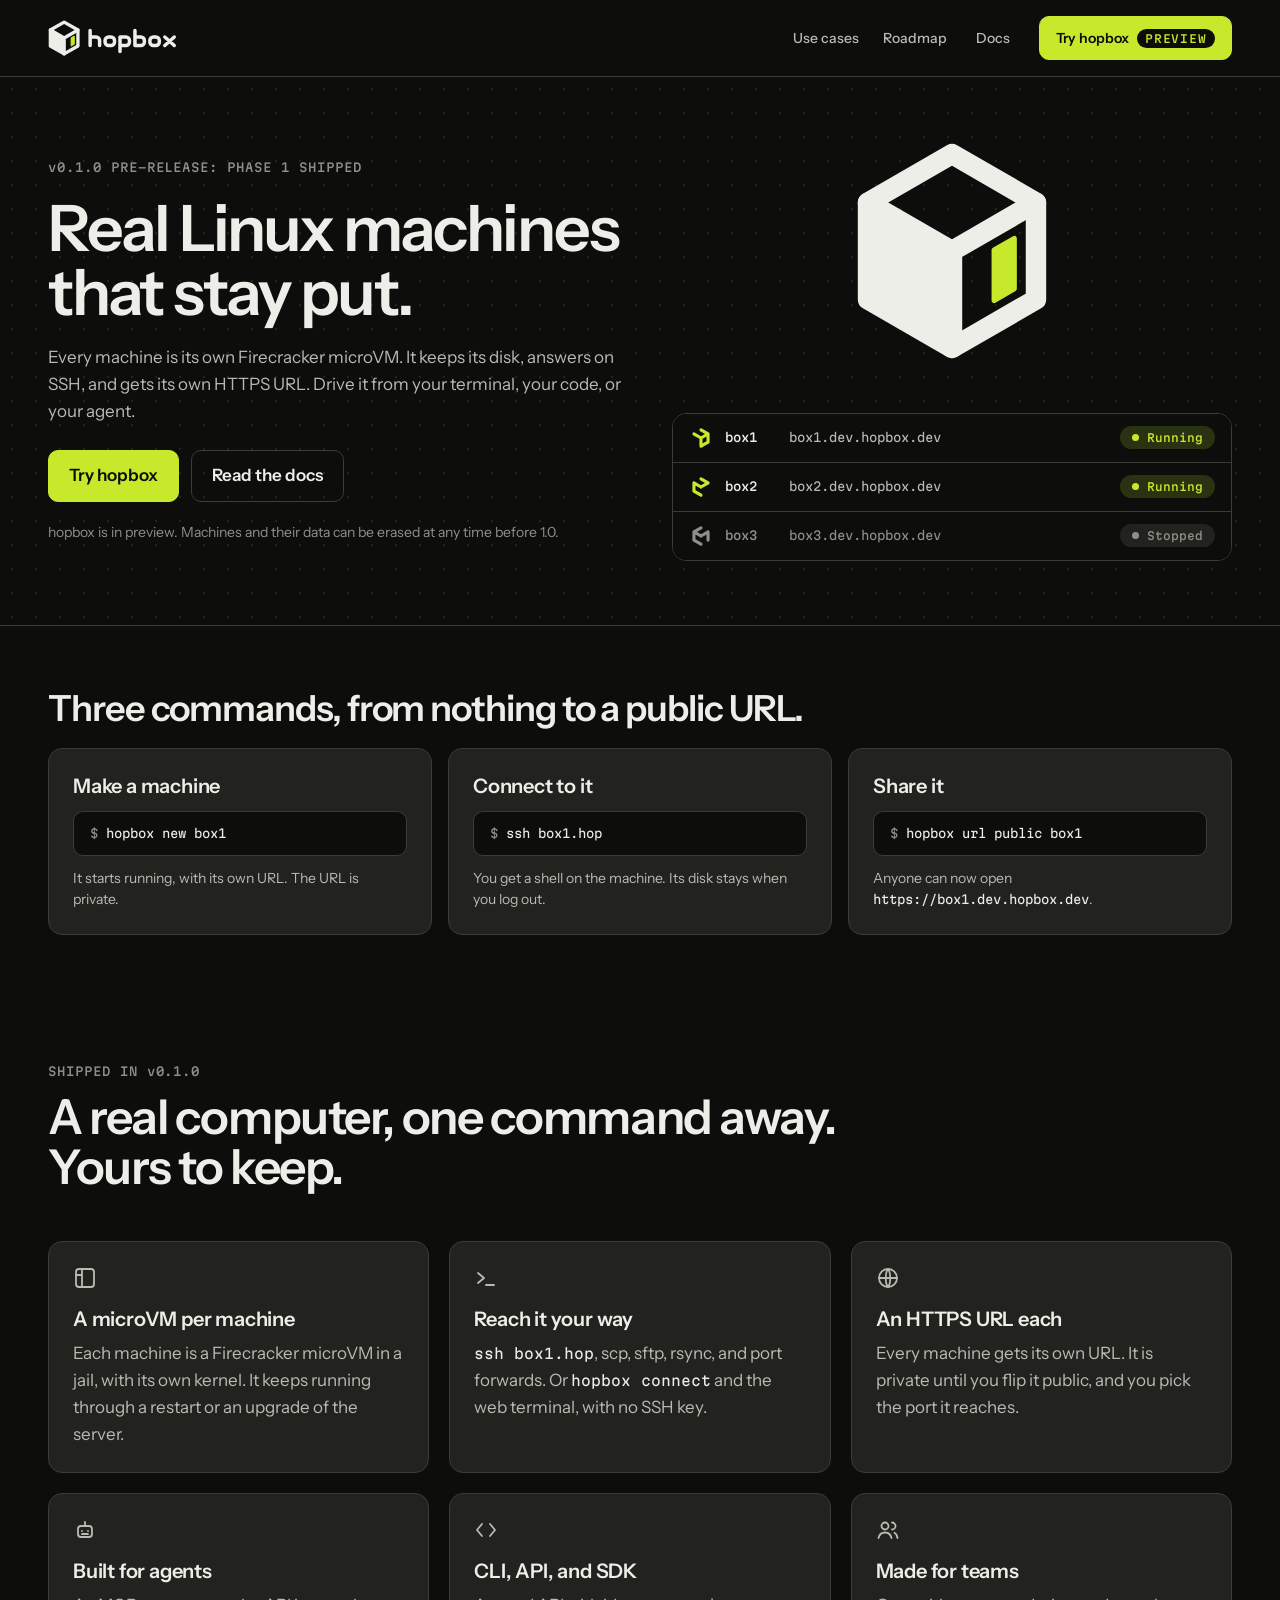
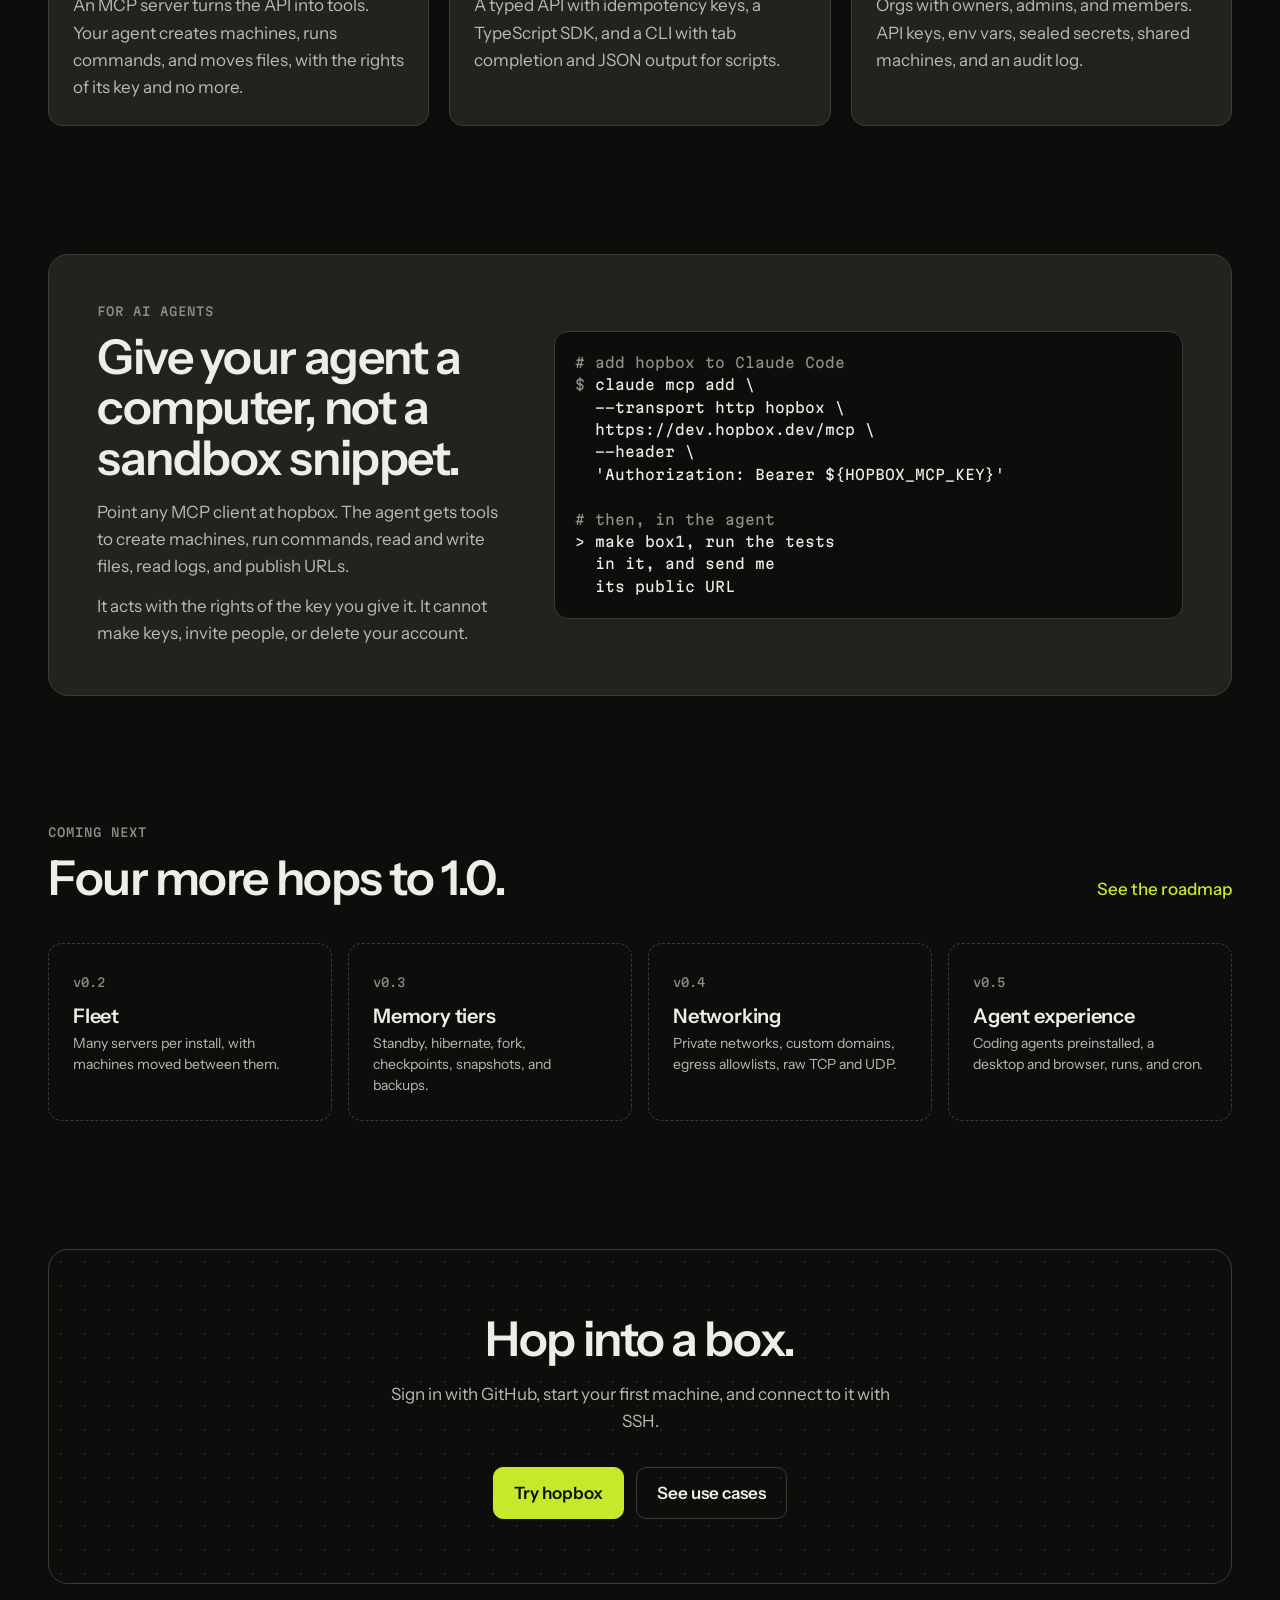
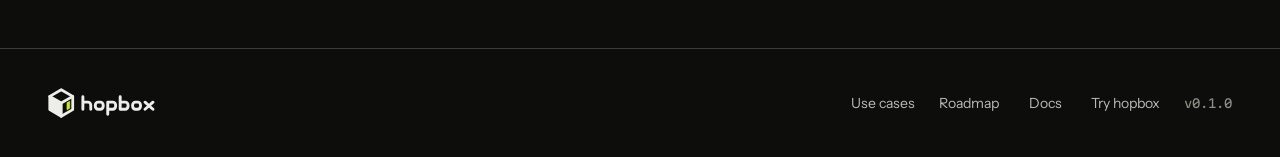
==== commit 140a85fd: "feat: enlarge the nav and footer logos The owner found the logos small. The nav lockup is now 36 px " ====
--- a/index.html
+++ b/index.html
@@ -27,7 +27,7 @@
 
 <header class="site-header">
 <nav class="nav" aria-label="Main">
-<a class="brand" href="/" aria-label="Hopbox home"><img src="/assets/brand/hopbox-lockup.svg" alt="" width="107" height="30"></a>
+<a class="brand" href="/" aria-label="Hopbox home"><img src="/assets/brand/hopbox-lockup.svg" alt="" width="129" height="36"></a>
 <div class="nav-links">
 <a class="nav-link" href="/use-cases/">Use cases</a>
 <a class="nav-link" href="/roadmap/">Roadmap</a>
@@ -219,7 +219,7 @@
 
 <footer class="site-footer">
 <div class="footer-inner">
-<img class="footer-brand" src="/assets/brand/hopbox-lockup.svg" alt="Hopbox" width="100" height="28">
+<img class="footer-brand" src="/assets/brand/hopbox-lockup.svg" alt="Hopbox" width="107" height="30">
 <a class="footer-link" href="/use-cases/">Use cases</a>
 <a class="footer-link" href="/roadmap/">Roadmap</a>
 <a class="footer-link" href="https://docs.hopbox.dev">Docs</a>
--- a/assets/site.css
+++ b/assets/site.css
@@ -630,6 +630,18 @@
     --page-gutter: var(--space-6);
   }
 
+  .nav {
+    column-gap: var(--space-4);
+  }
+
+  .footer-brand {
+    margin-right: 0;
+  }
+
+  .footer-link {
+    justify-content: flex-start;
+  }
+
   .nav-links {
     order: 1;
     flex-basis: 100%;
@@ -882,7 +894,21 @@
   }
 }
 
+/* A 36 px lockup and the button do not fit on one row at these widths. */
 @media (max-width: 389px) {
+  .nav {
+    column-gap: var(--space-3);
+  }
+
+  .brand img {
+    width: auto;
+    height: 32px;
+  }
+
+  .nav .btn {
+    padding-inline: var(--space-3);
+  }
+
   .machine .badge {
     grid-row: 1;
   }
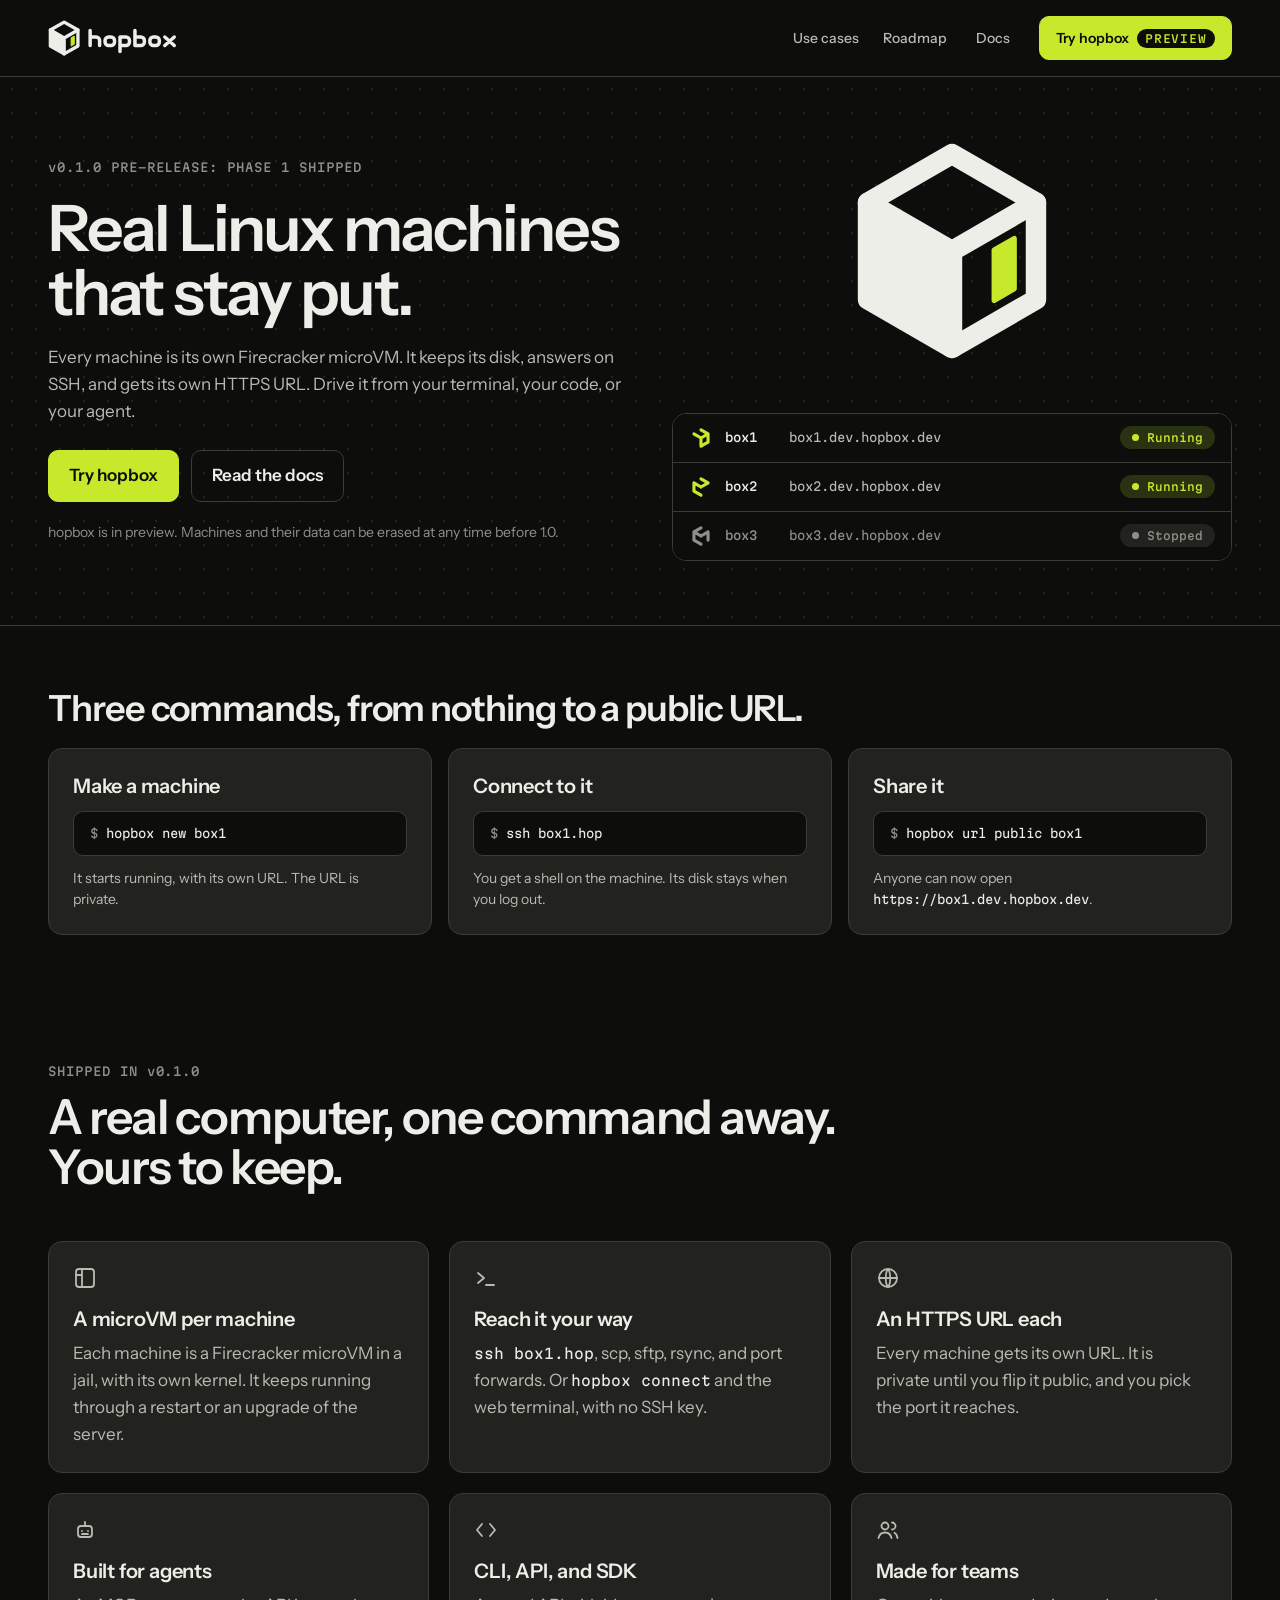
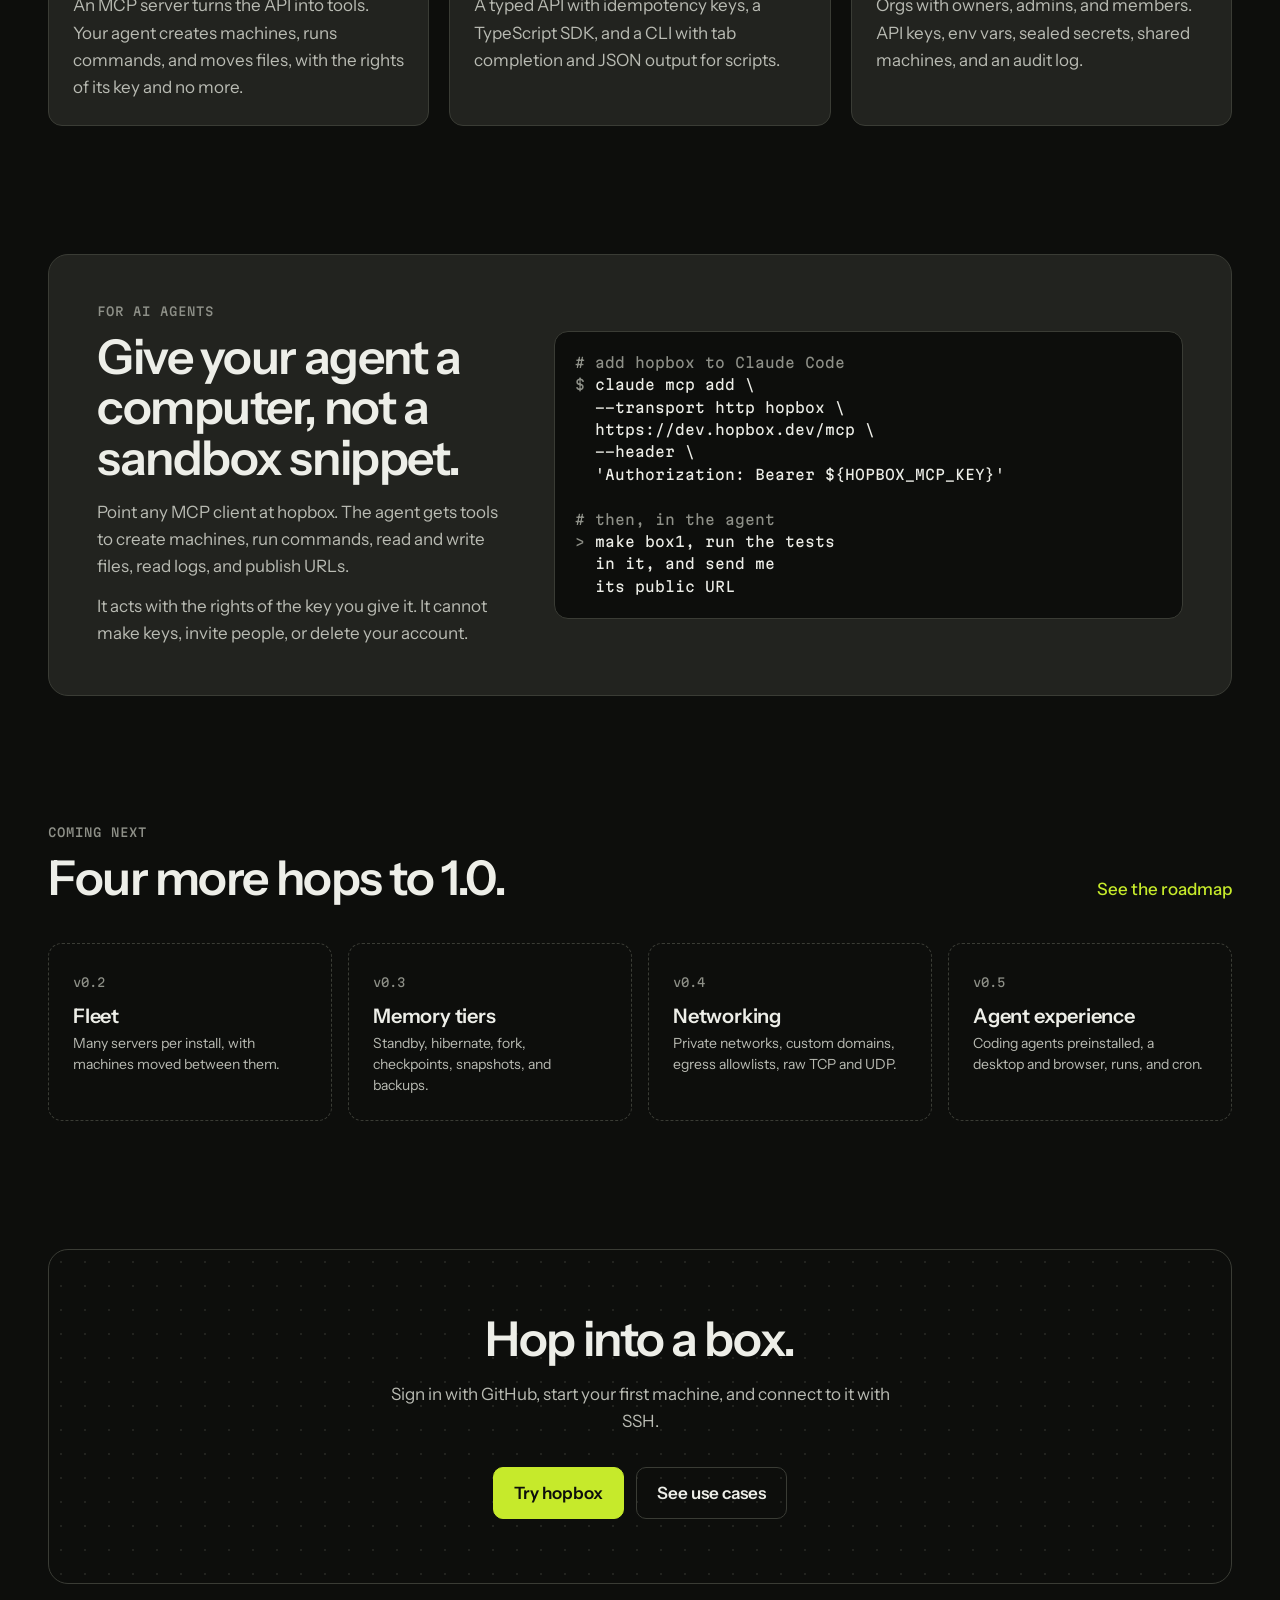
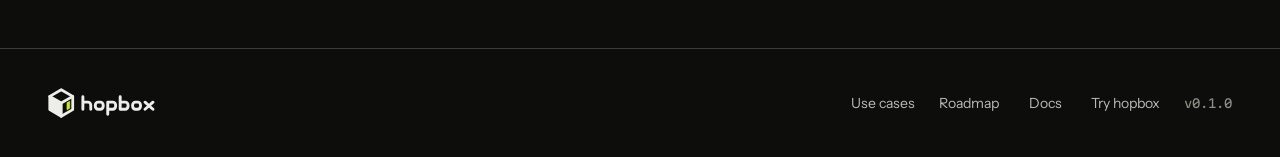
==== commit bd00f201: "fix: give phone code blocks a margin and protect the agent prompt The longest line left no slack at " ====
--- a/index.html
+++ b/index.html
@@ -158,7 +158,7 @@
 <p class="agents-text">Point any MCP client at hopbox. The agent gets tools to create machines, run commands, read and write files, read logs, and publish URLs.</p>
 <p class="agents-text">It acts with the rights of the key you give it. It cannot make keys, invite people, or delete your account.</p>
 </div>
-<pre class="code-panel code-block" role="group" tabindex="0" aria-label="Add hopbox to Claude Code"><code><span class="code-comment"># add hopbox to Claude Code</span>
+<pre class="code-panel code-block"><code><span class="code-comment"># add hopbox to Claude Code</span>
 <span class="prompt">$ </span>claude mcp add \
   --transport http hopbox \
   https://dev.hopbox.dev/mcp \
@@ -166,7 +166,7 @@
 <span class="code-wrap">  'Authorization: Bearer ${HOPBOX_MCP_KEY}'</span>
 
 <span class="code-comment"># then, in the agent</span>
-&gt; make box1, run the tests
+<span class="prompt">&gt; </span>make box1, run the tests
   in it, and send me
   its public URL</code></pre>
 </div>
--- a/assets/site.css
+++ b/assets/site.css
@@ -678,7 +678,7 @@
 
   .code-panel,
   .case-code {
-    padding: var(--space-3);
+    padding: var(--space-3) var(--space-2);
   }
 
   .code-block {
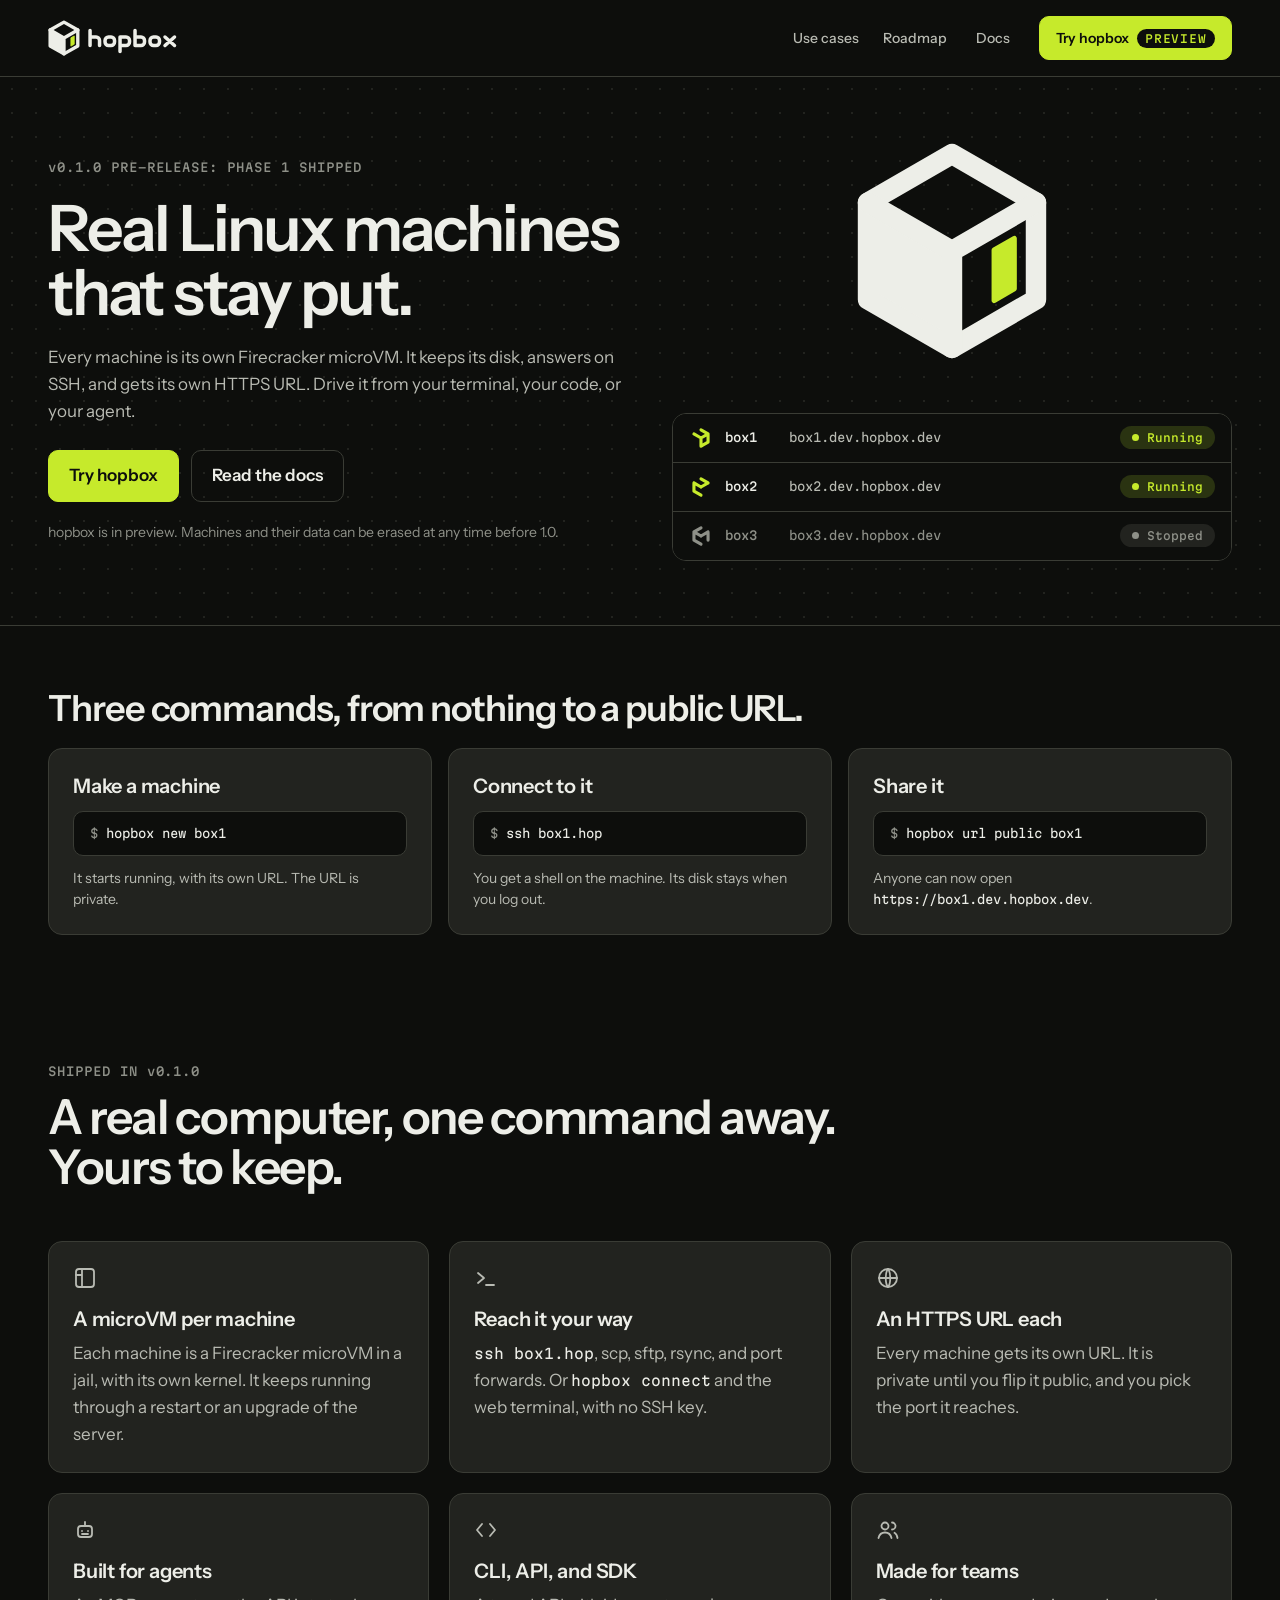
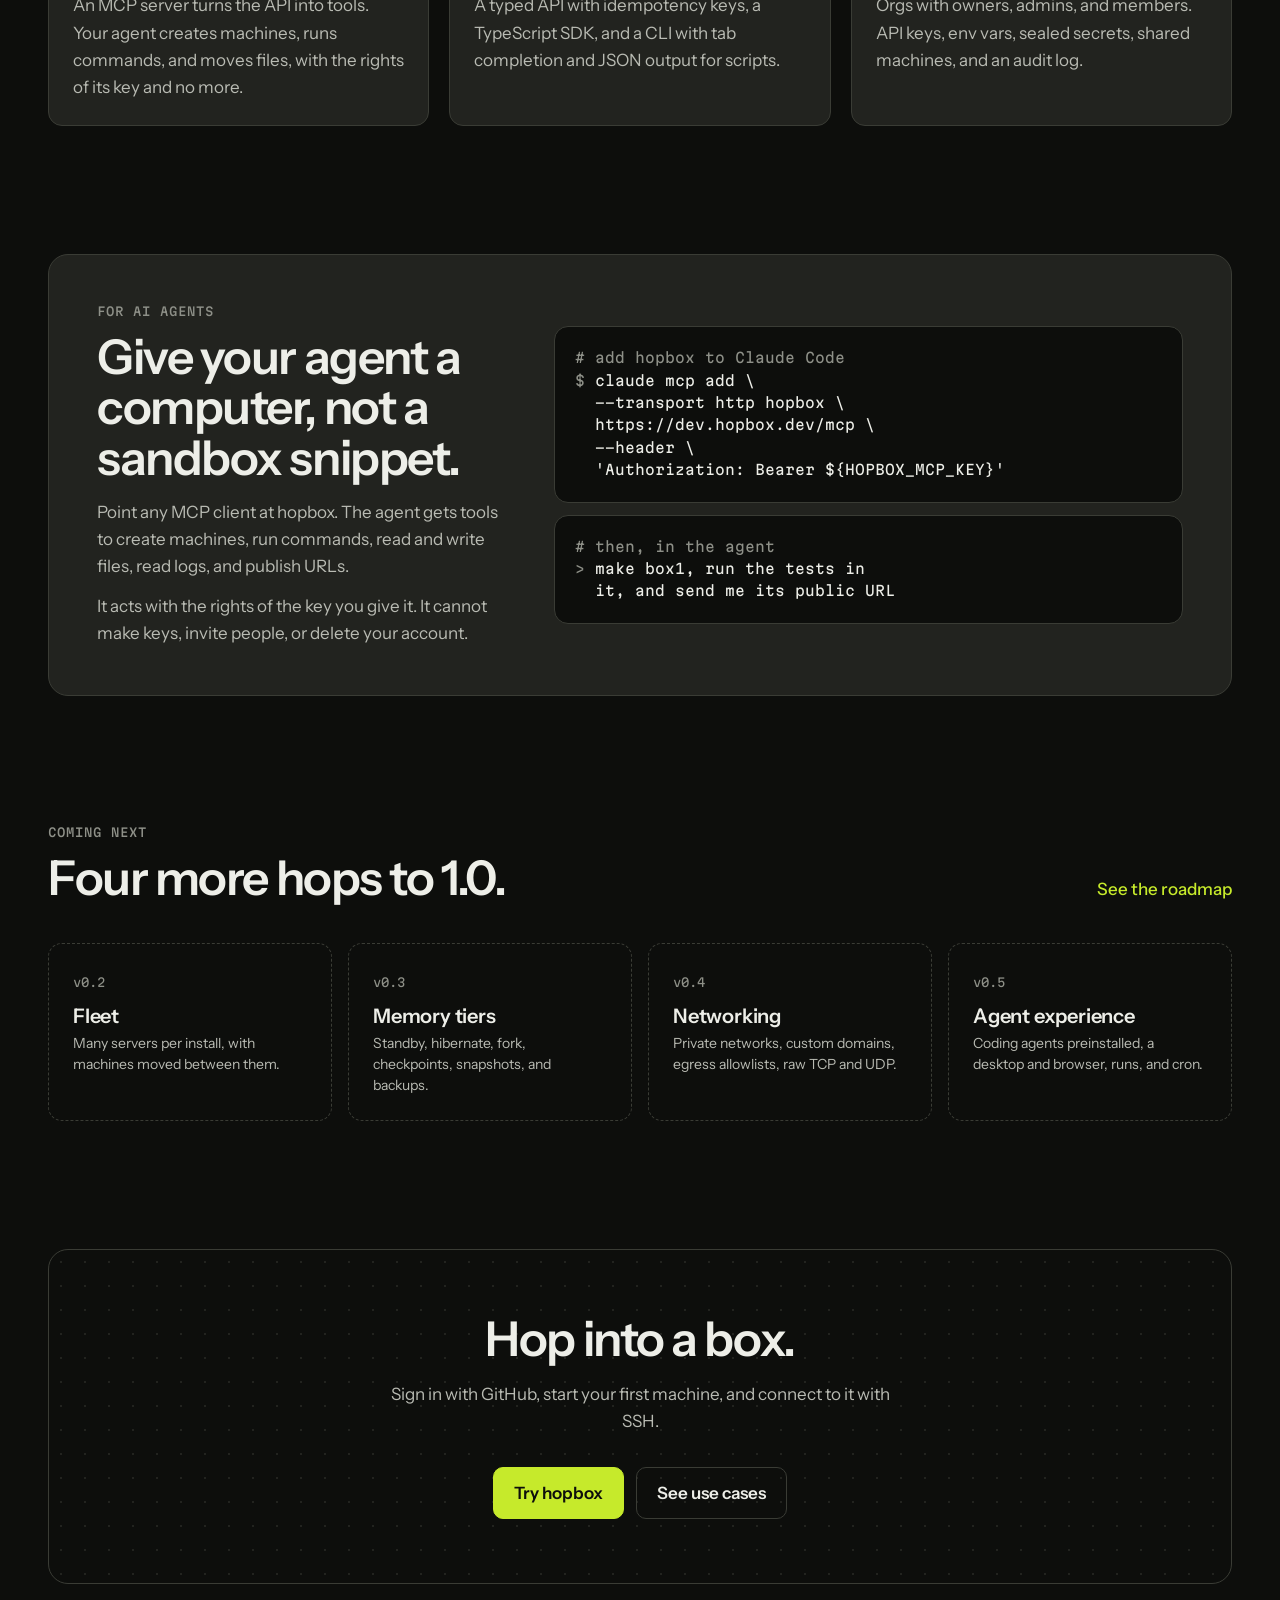
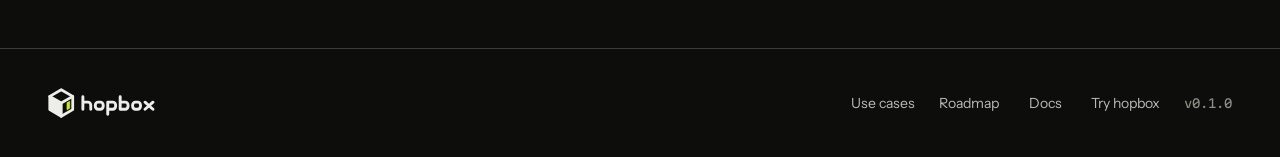
==== commit 2a62e753: "fix: keep agent text and comments out of copied commands Copying the MCP block gave a line that star" ====
--- a/index.html
+++ b/index.html
@@ -158,17 +158,18 @@
 <p class="agents-text">Point any MCP client at hopbox. The agent gets tools to create machines, run commands, read and write files, read logs, and publish URLs.</p>
 <p class="agents-text">It acts with the rights of the key you give it. It cannot make keys, invite people, or delete your account.</p>
 </div>
-<pre class="code-panel code-block"><code><span class="code-comment"># add hopbox to Claude Code</span>
-<span class="prompt">$ </span>claude mcp add \
+<div class="code-stack">
+<pre class="code-panel code-block"><code><span class="code-comment"># add hopbox to Claude Code
+</span><span class="prompt">$ </span>claude mcp add \
   --transport http hopbox \
   https://dev.hopbox.dev/mcp \
   --header \
-<span class="code-wrap">  'Authorization: Bearer ${HOPBOX_MCP_KEY}'</span>
-
-<span class="code-comment"># then, in the agent</span>
-<span class="prompt">&gt; </span>make box1, run the tests
-  in it, and send me
-  its public URL</code></pre>
+<span class="code-wrap">  'Authorization: Bearer ${HOPBOX_MCP_KEY}'</span></code></pre>
+<div class="code-panel code-block agent-prompt">
+<p class="code-comment"># then, in the agent</p>
+<p class="agent-prompt-text"><span class="prompt">&gt; </span>make box1, run the tests in it, and send me its public URL</p>
+</div>
+</div>
 </div>
 </section>
 
--- a/assets/site.css
+++ b/assets/site.css
@@ -127,6 +127,10 @@
   margin-right: auto;
 }
 
+.brand img {
+  width: auto;
+}
+
 .nav-links {
   display: flex;
   align-items: center;
@@ -267,10 +271,6 @@
   font: inherit;
 }
 
-.code-comment {
-  color: var(--color-text-muted);
-}
-
 /* A quoted value cannot split with a backslash, so it wraps visually with a hanging indent. */
 .code-wrap {
   display: inline-block;
@@ -279,8 +279,9 @@
   white-space: pre-wrap;
 }
 
-/* The prompt stays out of a selection, so a copied command runs as it is. */
-.prompt {
+/* These stay out of a selection, because a shell reads a pasted $, >, or # as part of a command. */
+.prompt,
+.code-comment {
   color: var(--color-text-muted);
   -webkit-user-select: none;
   user-select: none;
@@ -380,10 +381,27 @@
   margin-bottom: 0;
 }
 
-.code-panel {
+.code-stack {
   flex: 1 1 600px;
   min-width: 0;
+  display: flex;
+  flex-direction: column;
+  gap: var(--space-3);
+}
+
+.code-panel {
   padding: var(--space-5);
+}
+
+.agent-prompt {
+  white-space: normal;
+  overflow-x: visible;
+}
+
+.agent-prompt-text {
+  padding-left: 2ch;
+  text-indent: -2ch;
+  text-wrap: balance;
 }
 
 .section-head {
@@ -667,7 +685,7 @@
   }
 
   .agents-copy,
-  .code-panel {
+  .code-stack {
     flex-basis: 100%;
   }
 
@@ -864,6 +882,10 @@
     padding: var(--space-4);
   }
 
+  .quickstart-command {
+    padding-inline: var(--space-2);
+  }
+
   .hero-mark {
     height: 112px;
   }
@@ -884,27 +906,23 @@
   }
 }
 
-/* The longest line needs 252 px, so below 360 px the block fills the panel width. */
+/* The longest line needs 252 px, so below 360 px the blocks fill the panel width. */
 @media (max-width: 359px) {
+  .code-stack {
+    margin-inline: calc(var(--space-4) * -1);
+  }
+
   .code-panel {
-    margin-inline: calc(var(--space-4) * -1);
-    padding-inline: var(--space-2);
     border-inline: none;
     border-radius: 0;
   }
 }
 
-/* A 36 px lockup and the button do not fit on one row at these widths. */
 @media (max-width: 389px) {
   .nav {
     column-gap: var(--space-3);
   }
 
-  .brand img {
-    width: auto;
-    height: 32px;
-  }
-
   .nav .btn {
     padding-inline: var(--space-3);
   }
@@ -915,6 +933,13 @@
 
   .machine-url {
     grid-column: 2 / span 2;
+  }
+}
+
+/* At 372 px and below, a 36 px lockup and the button do not fit on one row. */
+@media (max-width: 372px) {
+  .brand img {
+    height: 32px;
   }
 }
 
